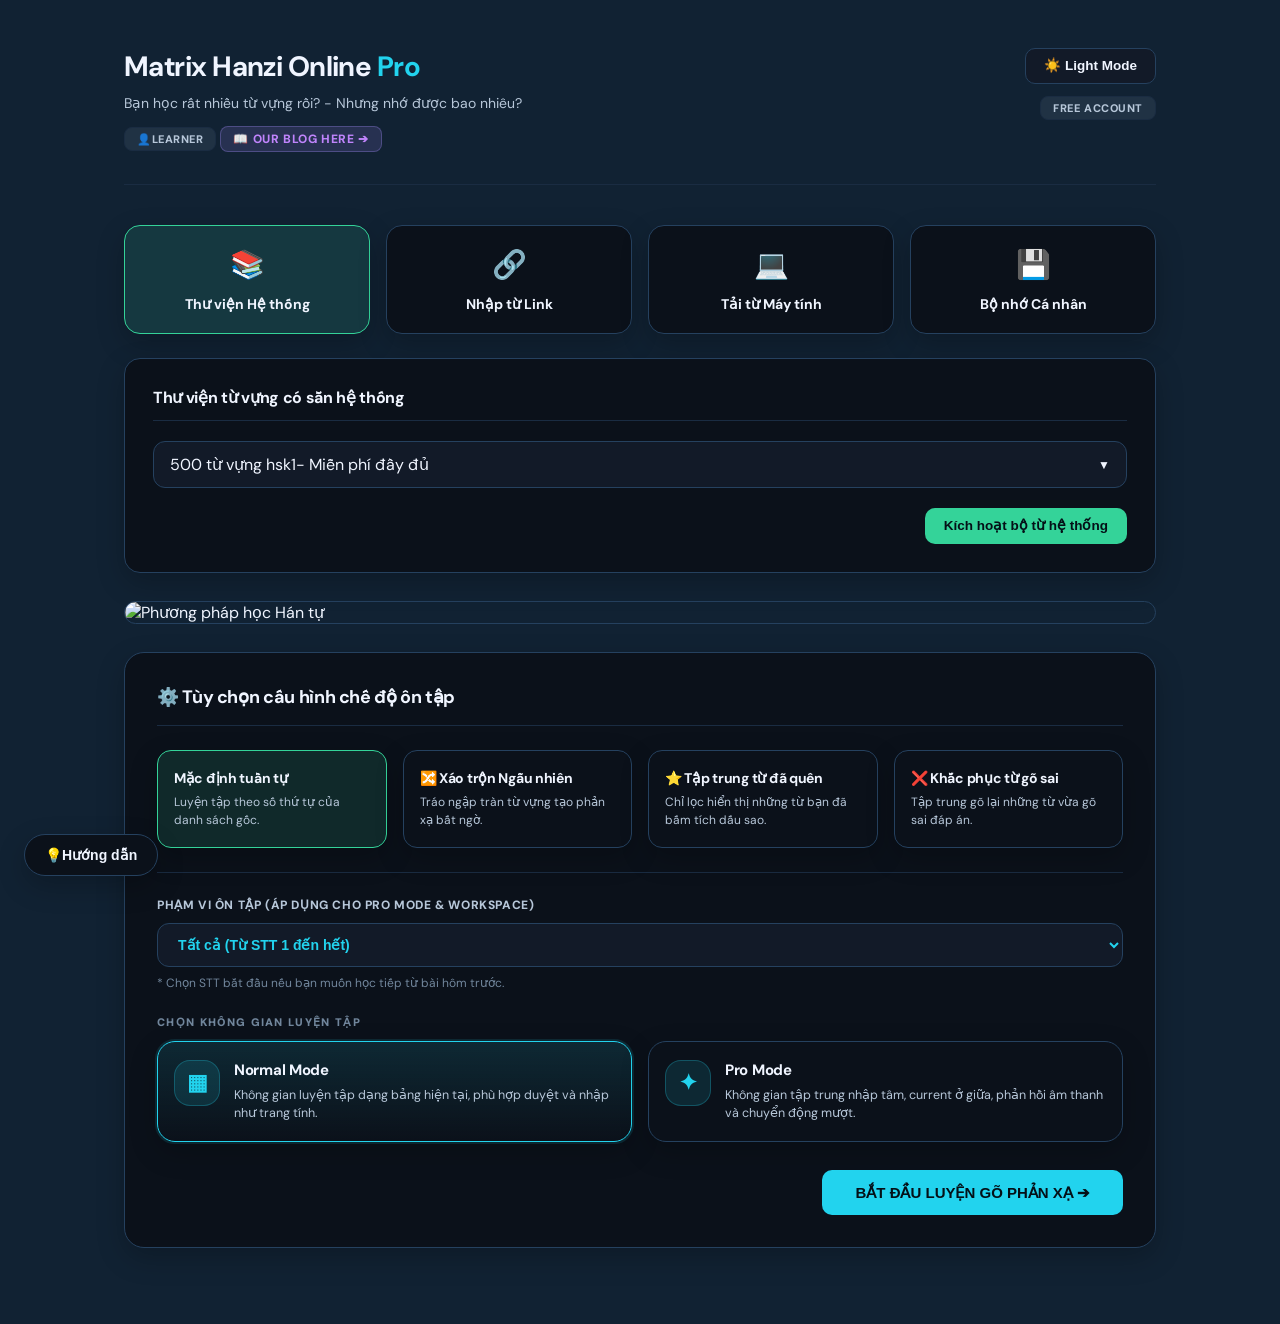
==== home-vi.html @ b76f6ac5 "Add files via upload" ====
<!DOCTYPE html>

<html lang="vi">
<head>
<meta charset="utf-8"/>
<meta content="width=device-width, initial-scale=1.0, maximum-scale=1.0, user-scalable=no" name="viewport"/>
<title>Matrix Hanzi Pro - Trang chủ</title>
<script async="" src="https://www.googletagmanager.com/gtag/js?id=G-H5Z8WV4CPH"></script>
<script>
    window.dataLayer = window.dataLayer || [];
    function gtag(){dataLayer.push(arguments);}
    gtag('js', new Date());

    gtag('config', 'G-H5Z8WV4CPH');
  </script>
<link href="https://fonts.googleapis.com" rel="preconnect"/>
<link crossorigin="" href="https://fonts.gstatic.com" rel="preconnect"/>
<link href="https://fonts.googleapis.com/css2?family=DM+Mono:ital,wght@0,300;0,400;0,500;1,400&amp;family=DM+Sans:ital,opsz,wght@0,9..40,300;0,9..40,400;0,9..40,500;0,9..40,600;0,9..40,700;1,9..40,400&amp;family=Noto+Serif+SC:wght@400;500;700;900&amp;display=swap" rel="stylesheet"/>
<link href="home-vi.css" rel="stylesheet"/>
<script src="https://cdnjs.cloudflare.com/ajax/libs/crypto-js/4.1.1/crypto-js.min.js"></script>
</head>
<body>
<!-- HOME / DASHBOARD: tách từ #dashboardScreen trong vi.html gốc -->
<div class="screen active" id="dashboardScreen">
<div class="dashboard-container">
<header class="dash-header">
<div class="brand-zone">
<h1>Matrix Hanzi Online <span class="neon-text">Pro</span></h1>
<p>Bạn học rất nhiều từ vựng rồi? - Nhưng nhớ được bao nhiêu?</p>
<div class="badge free" id="customerNameChip" style="margin-top:12px; display:none;">👤 <span id="customerNameDisplay"></span></div>
<a class="badge premium" href="./blog/" style="text-decoration:none; display:inline-block; margin-top:12px; font-size:12px;" target="_blank">📖 OUR BLOG HERE ➔</a>
</div>
<div style="display:flex; flex-direction: column; gap: 12px; align-items: flex-end;">
<button class="btn" id="themeToggleBtn">☀️ Chế độ sáng</button>
<div class="premium-status-box">
<span class="badge free" id="premiumBadge">Free Account</span>
<div class="license-activation-zone" id="activationForm">
<div id="deviceCodeDisplay" style="font-size: 11px; color: var(--text-muted); font-family: var(--font-mono); margin-right: 8px;">Mã máy: Đang tải...</div>
<input class="activation-input" id="premiumKeyInput" placeholder="Nhập mã PRE của bạn..." type="text"/>
<button class="btn btn-primary" id="activatePremiumBtn">Kích hoạt</button>
</div>
<button class="btn btn-danger" id="resetPremiumBtn"></button>
</div>
</div>
</header>
<div class="toolbar-grid">
<div class="tool-btn active" onclick="openConfigPanel('panel-system', this)">
<div class="tool-icon">📚</div><div class="tool-name">Thư viện Hệ thống</div>
</div>
<div class="tool-btn" onclick="openConfigPanel('panel-link', this)">
<div class="tool-icon">🔗</div><div class="tool-name">Nhập từ Link</div>
</div>
<div class="tool-btn" onclick="openConfigPanel('panel-file', this)">
<div class="tool-icon">💻</div><div class="tool-name">Tải từ Máy tính</div>
</div>
<div class="tool-btn" onclick="openConfigPanel('panel-storage', this)">
<div class="tool-icon">💾</div><div class="tool-name">Bộ nhớ Cá nhân</div>
</div>
</div>
<div class="config-panel active" id="panel-system">
<h3>Thư viện từ vựng có sẵn hệ thống</h3>
<div class="form-group">
<div class="custom-select-wrapper">
<select id="presetSelect" style="display:none;"></select>
<div class="custom-select-trigger" id="customSelectTrigger">
<span id="customSelectText">Chọn bộ từ vựng</span>
<span class="custom-select-arrow">▼</span>
</div>
<div class="custom-select-dropdown" id="customSelectDropdown"></div>
</div>
</div>
<div style="text-align: right;"><button class="btn btn-primary" id="loadPresetBtn">Kích hoạt bộ từ hệ thống</button></div>
</div>
<div class="config-panel" id="panel-link">
<h3>Nhập liên kết đám mây riêng (.txt / .csv URL)</h3>
<div class="form-group"><input id="customUrlInput" placeholder="Dán đường dẫn đám mây của bạn tại đây..." type="text"/></div>
<div style="text-align: right;"><button class="btn" id="loadCustomUrlBtn">Tải từ Cloud riêng</button></div>
</div>
<div class="config-panel" id="panel-file">
<h3>Tải trực tiếp file từ máy tính</h3>
<div class="form-group">
<div class="file-dropzone" id="dropZoneContainer">
<p id="fileDropText">Kéo thả hoặc Click để duyệt file .txt / .csv từ máy của bạn</p>
<input accept=".txt,.csv" id="fileInput" style="display:none" type="file"/>
</div>
</div>
</div>
<div class="config-panel" id="panel-storage">
<h3>Bộ nhớ lưu trữ cá nhân</h3>
<div class="form-group">
<button class="btn" id="saveCurrentListBtn" style="width: 100%; margin-bottom: 16px;">Lưu bộ hiện tại vào trình duyệt</button>
<label>Danh sách các bộ từ đã lưu nội bộ</label>
<select id="userLibrarySelect" style="margin-bottom: 16px; width: 100%; padding: 12px; border-radius: 12px; background: var(--bg-input); color: var(--text-primary); border: 1px solid var(--border-color);"></select>
<div style="display:flex; gap:12px;">
<button class="btn btn-primary" id="loadUserListBtn" style="flex:1;">Mở danh sách</button>
<button class="btn btn-danger" id="deleteUserListBtn" style="flex:1;">Xóa danh sách</button>
</div>
</div>
</div>
<div class="banner-placeholder">
<img alt="Phương pháp học Hán tự" src="https://raw.githubusercontent.com/devnghiepdu12224/duan_1/f7ff1cf5e1fe88570a378aa10d3f1e406df130fd/ChatGPT%20Image%2017_40_40%2018%20thg%206%2C%202026.png" style="width: 100%; display: block;"/>
</div>
<div class="card">
  <h2>⚙️ Tùy chọn cấu hình chế độ ôn tập</h2>
  <div class="form-group">
    <div class="mode-grid">
      <div class="mode-option-card active" id="optModeNormal" onclick="setVisualMode('normal')">
        <h4>Mặc định tuần tự</h4><p>Luyện tập theo số thứ tự của danh sách gốc.</p>
      </div>
      <div class="mode-option-card" id="optModeRandom" onclick="setVisualMode('random')">
        <h4>🔀 Xáo trộn Ngẫu nhiên</h4><p>Tráo ngập tràn từ vựng tạo phản xạ bất ngờ.</p>
      </div>
      <div class="mode-option-card" id="optModeForgotten" onclick="setVisualMode('forgotten')">
        <h4>⭐ Tập trung từ đã quên</h4><p>Chỉ lọc hiển thị những từ bạn đã bấm tích dấu sao.</p>
      </div>
      <div class="mode-option-card" id="optModeWrong" onclick="setVisualMode('wrong')">
        <h4>❌ Khắc phục từ gõ sai</h4><p>Tập trung gõ lại những từ vừa gõ sai đáp án.</p>
      </div>
    </div>
  </div>

  <div class="form-group" style="margin-top: 24px; padding-top: 24px; border-top: 1px solid var(--border-subtle);">
    <label>Phạm vi ôn tập (Áp dụng cho Pro Mode & Workspace)</label>
    <select id="homeRangeSelect" style="width: 100%; padding: 12px 16px; border-radius: 12px; background: var(--bg-input); color: var(--accent-neon); border: 1px solid var(--border-color); font-weight: 700; cursor: pointer;">
      <option value="0">Tất cả (Từ STT 1 đến hết)</option>
    </select>
    <p style="font-size: 12px; color: var(--text-muted); margin-top: 8px;">* Chọn STT bắt đầu nếu bạn muốn học tiếp từ bài hôm trước.</p>
  </div>

  <div class="form-group launch-mode-section">
<div class="launch-mode-kicker">Chọn không gian luyện tập</div>
<div class="launch-mode-grid">
<div class="launch-mode-card active" id="launchModeNormal" onclick="setLaunchMode('normal')" role="button" tabindex="0">
<div class="launch-mode-icon">▦</div>
<div>
<h4>Normal Mode</h4>
<p>Không gian luyện tập dạng bảng hiện tại, phù hợp duyệt và nhập như trang tính.</p>
</div>
</div>
<div class="launch-mode-card" id="launchModePro" onclick="setLaunchMode('pro')" role="button" tabindex="0">
<div class="launch-mode-icon">✦</div>
<div>
<h4>Pro Mode</h4>
<p>Không gian tập trung nhập tâm, current ở giữa, phản hồi âm thanh và chuyển động mượt.</p>
</div>
</div>
</div>
</div>
<div style="text-align: right; margin-top: 28px;">
<button class="btn btn-accent" id="startPracticeBtn" style="padding: 14px 32px; font-size: 15px;">BẮT ĐẦU LUYỆN GÕ PHẢN XẠ ➔</button>
</div>
</div>
</div>
</div>
<!-- GUIDE POPUP: dùng trên Home -->
<button class="guide-trigger" onclick="toggleGuidePopup()">💡Hướng dẫn</button>
<div aria-hidden="true" class="guide-popup-wrap" id="guidePopupWrap">
<div class="guide-popup" id="guidePopupBox">
<div class="guide-header" id="guideHeader">
<h4>📌MATRIXHAZI - Ôn tập và rèn luyện hán tự mỗi ngày</h4>
<button class="guide-close" onclick="toggleGuidePopup()">✖</button>
</div>
<div class="guide-body">
<img alt="Slide" id="guideSlideImg" src=""/>
</div>
<div class="guide-footer">
<button class="guide-btn" id="guidePrevBtn" onclick="changeGuideSlide(-1)">◀ Trước</button>
<span class="guide-indicator" id="guideIndicator">1 / 3</span>
<button class="guide-btn" id="guideNextBtn" onclick="changeGuideSlide(1)">Sau ▶</button>
</div>
</div>
</div>
<!-- Giữ nguyên thứ tự script gốc để không đảo dependency. Nếu JS hiện tại chưa null-safe, cần tách/điều chỉnh JS theo ghi chú. -->
<script src="js_vi/matrix-core.js"></script><script src="js_vi/matrix-home.js"></script></body>
</html>
---- home-vi.css ----
/*
  FILE: styles-vi-clean.css
  CLEANED: 2026-06-21
  Mục tiêu:
  - Giữ đầy đủ layout/chức năng đang dùng trong vi.html.
  - Loại bỏ các block override cũ bị ghi đè, lỗi cú pháp, selector sai và hiệu ứng nặng không còn tác dụng.
  - Bỏ phần hiển thị Key PRE / form kích hoạt premium trên giao diện.
*/

/* =========================
   1) THEME TOKENS
========================= */
:root {
  --bg-main: #112233;
  --bg-card: #0b111a;
  --bg-card-hover: #101824;
  --bg-input: #121a28;
  --bg-panel: #0d141f;
  --border-color: #25415f;
  --border-subtle: #1a2c42;

  --text-primary: #f0f5ff;
  --text-secondary: #b7c7d9;
  --text-muted: #71869c;

  --accent-neon: #22d3ee;
  --accent-neon-dim: rgba(34, 211, 238, 0.12);
  --accent-green: #34d399;
  --accent-green-dim: rgba(52, 211, 153, 0.12);
  --accent-orange: #fbbf24;
  --accent-orange-dim: rgba(251, 191, 36, 0.12);
  --accent-red: #fb7185;
  --accent-red-dim: rgba(251, 113, 133, 0.12);

  --font-ui: 'DM Sans', -apple-system, BlinkMacSystemFont, sans-serif;
  --font-mono: 'DM Mono', monospace;
  --font-hanzi: 'Noto Serif SC', serif;

  --radius-sm: 10px;
  --radius-md: 14px;
  --radius-lg: 18px;
  --radius-xl: 22px;
  --shadow-card: 0 10px 28px rgba(0, 0, 0, 0.22);
  --shadow-popup: 0 24px 70px rgba(0, 0, 0, 0.58);
}

body.light-mode {
  --bg-main: #f3efe6;
  --bg-card: #fffdf7;
  --bg-card-hover: #f8f5ec;
  --bg-input: #fffaf0;
  --bg-panel: #f8f5ec;
  --border-color: #ded6c7;
  --border-subtle: #e8dfd0;

  --text-primary: #0f172a;
  --text-secondary: #5f4a35;
  --text-muted: #8a735a;

  --accent-neon: #007f8f;
  --accent-neon-dim: rgba(0, 127, 143, 0.10);
  --accent-green: #059669;
  --accent-green-dim: rgba(5, 150, 105, 0.10);
  --accent-orange: #ea580c;
  --accent-orange-dim: rgba(234, 88, 12, 0.10);
  --accent-red: #dc2626;
  --accent-red-dim: rgba(220, 38, 38, 0.10);

  --shadow-card: 0 8px 24px rgba(15, 23, 42, 0.08);
  --shadow-popup: 0 18px 46px rgba(15, 23, 42, 0.18);
}
/* =========================
   2) BASE
========================= */
* { box-sizing: border-box; margin: 0; padding: 0; }
html, body { min-height: 100%; overflow-x: hidden; }
body {
  background: var(--bg-main);
  color: var(--text-primary);
  font-family: var(--font-ui);
  min-height: 100vh;
  overflow-y: auto;
  -webkit-font-smoothing: antialiased;
}
h1, h2, h3, h4 { font-weight: 700; letter-spacing: -0.02em; color: var(--text-primary); }
.neon-text { color: var(--accent-neon); }
.screen { display: none; min-height: 100vh; }
.screen.active { display: block; }
.hidden-col { display: none !important; }
/* =========================
   3) BUTTONS / INPUTS / BADGES
========================= */
.btn {
  display: inline-flex;
  align-items: center;
  justify-content: center;
  gap: 8px;
  padding: 10px 18px;
  border-radius: var(--radius-sm);
  border: 1px solid var(--border-color);
  background: var(--bg-input);
  color: var(--text-primary);
  font-size: 13.5px;
  font-weight: 700;
  line-height: 1;
  cursor: pointer;
  white-space: nowrap;
  outline: none;
}
.btn:hover { background: var(--bg-card-hover); border-color: var(--text-muted); }
.btn-primary { background: var(--accent-green); color: #041017; border-color: transparent; }
.btn-primary:hover { filter: brightness(0.95); border-color: transparent; }
.btn-accent { background: var(--accent-neon); color: #041017; border-color: transparent; }
.btn-accent:hover { filter: brightness(0.95); }
.btn-danger { background: var(--accent-red-dim); color: var(--accent-red); border-color: rgba(251, 113, 133, 0.28); }

input[type="text"], select {
  width: 100%;
  background: var(--bg-input);
  border: 1px solid var(--border-color);
  color: var(--text-primary);
  padding: 12px 16px;
  border-radius: 12px;
  font-size: 14px;
  outline: none;
}
input[type="text"]:focus, select:focus { border-color: var(--accent-neon); outline: 2px solid var(--accent-neon); outline-offset: -2px; }
.badge { padding: 4px 12px; border-radius: 8px; font-weight: 800; font-size: 11px; letter-spacing: 0.05em; text-transform: uppercase; }
.badge.free { background: rgba(113, 134, 156, 0.16); color: var(--text-secondary); border: 1px solid var(--border-subtle); }
.badge.premium { background: rgba(167, 139, 250, 0.15); color: #c084fc; border: 1px solid rgba(167, 139, 250, 0.3); }

/* Bỏ phần Key PRE / kích hoạt premium khỏi giao diện. */
#activationForm,
#resetPremiumBtn,
#deviceCodeDisplay,
#premiumKeyInput,
#activatePremiumBtn { display: none !important; }
.premium-status-box { display: flex; align-items: center; justify-content: flex-end; gap: 12px; }
/* =========================
   4) DASHBOARD
========================= */
.dashboard-container { max-width: 1080px; margin: 0 auto; padding: 48px 24px; }
.dash-header {
  display: flex;
  justify-content: space-between;
  align-items: flex-start;
  gap: 24px;
  margin-bottom: 40px;
  padding-bottom: 32px;
  border-bottom: 1px solid var(--border-subtle);
}
.brand-zone h1 { font-size: 28px; margin-bottom: 8px; }
.brand-zone p { color: var(--text-secondary); font-size: 14px; line-height: 1.5; }
.toolbar-grid, .mode-grid { display: grid; grid-template-columns: repeat(4, 1fr); gap: 16px; }
.toolbar-grid { margin-bottom: 24px; }
.tool-btn, .mode-option-card, .config-panel, .card {
  background: var(--bg-card);
  border: 1px solid var(--border-color);
  box-shadow: var(--shadow-card);
}
.tool-btn { border-radius: 16px; padding: 20px 12px; text-align: center; cursor: pointer; }
.tool-btn:hover, .mode-option-card:hover { border-color: var(--text-muted); }
.tool-btn.active, .mode-option-card.active { border-color: var(--accent-green); background: var(--accent-green-dim); }
.tool-icon { font-size: 28px; margin-bottom: 12px; }
.tool-name { font-size: 14px; font-weight: 700; color: var(--text-primary); }
.config-panel { display: none; border-radius: 16px; padding: 28px; margin-bottom: 28px; }
.config-panel.active { display: block; }
.config-panel h3, .card h2 { border-bottom: 1px solid var(--border-subtle); }
.config-panel h3 { font-size: 16px; margin-bottom: 20px; padding-bottom: 12px; }
.card { border-radius: 20px; padding: 32px; margin-bottom: 28px; }
.card h2 { display: flex; align-items: center; gap: 12px; font-size: 18px; margin-bottom: 24px; padding-bottom: 16px; }
.form-group { margin-bottom: 20px; }
.form-group label { display: block; margin-bottom: 10px; font-size: 12px; font-weight: 800; color: var(--text-secondary); text-transform: uppercase; letter-spacing: 0.05em; }
.file-dropzone { border: 2px dashed var(--border-color); padding: 32px; border-radius: 16px; text-align: center; background: rgba(0,0,0,0.08); cursor: pointer; color: var(--text-secondary); font-size: 14px; }
.file-dropzone:hover { border-color: var(--accent-neon); background: var(--accent-neon-dim); color: var(--accent-neon); }
.banner-placeholder { border-radius: 16px; overflow: hidden; margin-bottom: 28px; border: 1px solid var(--border-color); }
.mode-option-card { padding: 18px 16px; border-radius: 14px; cursor: pointer; }
.mode-option-card h4 { font-size: 14px; margin-bottom: 6px; }
.mode-option-card p { font-size: 12px; color: var(--text-secondary); line-height: 1.5; }
/* =========================
   5) CUSTOM SELECT / RANGE MENU
========================= */
.custom-select-wrapper, .range-select-wrap { position: relative; width: 100%; user-select: none; }
.range-select-wrap { display: inline-flex; width: auto; }
.custom-select-trigger, .range-select-btn { width: 100%; justify-content: space-between; }
.custom-select-trigger {
  background: var(--bg-input);
  border: 1px solid var(--border-color);
  color: var(--text-primary);
  padding: 12px 16px;
  border-radius: 12px;
  cursor: pointer;
  display: flex;
  align-items: center;
  justify-content: space-between;
}
.custom-select-trigger.active { border-color: var(--accent-neon); outline: 2px solid var(--accent-neon); outline-offset: -2px; }
.custom-select-arrow { transition: transform 0.2s; font-size: 12px; }
.custom-select-trigger.active .custom-select-arrow { transform: rotate(180deg); color: var(--accent-neon); }
.custom-select-dropdown, .range-select-menu {
  position: absolute;
  top: calc(100% + 8px);
  z-index: 9999;
  display: none;
  overflow-y: auto;
  max-height: min(520px, 62vh);
  background: var(--bg-card);
  border: 1px solid var(--border-color);
  border-radius: 16px;
  box-shadow: var(--shadow-popup);
  padding: 8px 0;
}
.custom-select-dropdown { left: 0; width: 100%; }
.range-select-menu { right: 0; width: 280px; }
.custom-select-dropdown.show, .custom-select-dropdown.active, .range-select-menu.show, .range-select-menu.active { display: block !important; }
.custom-select-option, .range-select-option { padding: 12px 20px; color: var(--text-primary); cursor: pointer; font-size: 14px; font-weight: 600; }
.custom-select-option:hover, .range-select-option:hover { background: var(--bg-card-hover); }
.custom-select-option.selected { background: var(--accent-neon-dim); color: var(--accent-neon); font-weight: 800; border-left: 3px solid var(--accent-neon); }
.range-select-option.active { background: var(--accent-green-dim); color: var(--accent-green); border-left: 3px solid var(--accent-green); }
.custom-select-group-label { padding: 14px 20px 8px; color: var(--text-muted); font-size: 11px; font-weight: 900; text-transform: uppercase; letter-spacing: 0.1em; border-top: 1px solid var(--border-subtle); margin-top: 4px; }
.custom-select-group-label:first-child { border-top: none; margin-top: 0; }
.range-select-empty { padding: 16px 20px; color: var(--text-muted); font-size: 13px; text-align: center; }
#panel-system.config-panel.active { overflow: visible; position: relative; z-index: 160; }
#panel-system .custom-select-wrapper { z-index: 170; }
#panel-system #customSelectDropdown { z-index: 99999; }
/* =========================
   6) GUIDE POPUP
========================= */
.guide-trigger {
  position: fixed;
  bottom: 24px;
  left: 24px;
  z-index: 9000;
  padding: 12px 20px;
  border-radius: 99px;
  background: var(--bg-card);
  border: 1px solid var(--border-color);
  color: var(--text-primary);
  font-weight: 800;
  font-size: 14px;
  cursor: pointer;
  box-shadow: var(--shadow-card);
}
.guide-trigger:hover { border-color: var(--accent-neon); color: var(--accent-neon); }
.guide-popup-wrap {
  position: fixed;
  inset: 0;
  z-index: 2147483000;
  display: none;
  align-items: center;
  justify-content: center;
  padding: 18px;
  background: rgba(2, 6, 12, 0.68);
  backdrop-filter: blur(7px);
}
.guide-popup-wrap.active { display: flex; }
.guide-popup {
  width: min(920px, 94vw);
  max-height: min(88dvh, 920px);
  display: flex;
  flex-direction: column;
  overflow: hidden;
  border-radius: 24px;
  background: var(--bg-card);
  border: 1px solid var(--border-color);
  box-shadow: var(--shadow-popup);
}
.guide-header, .guide-footer { flex: 0 0 auto; background: var(--bg-panel); border-color: var(--border-subtle); }
.guide-header { padding: 16px 24px; border-bottom: 1px solid var(--border-subtle); display: flex; justify-content: space-between; align-items: center; cursor: move; user-select: none; }
.guide-header h4 { margin: 0; font-size: 16px; pointer-events: none; }
.guide-close { background: none; border: none; color: var(--text-muted); cursor: pointer; font-size: 20px; }
.guide-close:hover { color: var(--accent-red); }
.guide-body { min-height: 260px; max-height: calc(88dvh - 128px); overflow: auto; background: #02070d; display: flex; align-items: center; justify-content: center; }
body.light-mode .guide-body { background: #fffaf0; }
.guide-body img { width: 100%; height: auto; object-fit: contain; display: block; }
.guide-footer { padding: 16px 24px; border-top: 1px solid var(--border-subtle); display: flex; justify-content: space-between; align-items: center; }
.guide-btn { background: var(--bg-input); border: 1px solid var(--border-color); color: var(--text-primary); padding: 8px 16px; border-radius: 8px; cursor: pointer; font-weight: 700; font-size: 13px; }
.guide-btn:disabled { opacity: 0.35; cursor: not-allowed; }
.guide-indicator { font-size: 14px; color: var(--text-secondary); font-weight: 800; letter-spacing: 0.1em; }
/* =========================
   HOME RESPONSIVE
========================= */
@media (max-width: 968px) {
  .toolbar-grid, .mode-grid { grid-template-columns: repeat(2, 1fr); }
  .dash-header, .premium-status-box { flex-direction: column; text-align: center; align-items: center; }
}
@media (max-width: 768px) {
  .dashboard-container { padding: 24px 16px; }
  .guide-popup { width: 96vw; max-height: 86dvh; }
  .guide-body { min-height: 220px; max-height: calc(86dvh - 126px); }
}

/* =========================
   PRO/NORMAL LAUNCH MODE SELECTOR
========================= */
.launch-mode-section { margin-top: 24px; }
.launch-mode-kicker {
  margin-bottom: 12px;
  font-size: 11px;
  font-weight: 900;
  letter-spacing: 0.12em;
  text-transform: uppercase;
  color: var(--text-muted);
}
.launch-mode-grid {
  display: grid;
  grid-template-columns: repeat(2, minmax(0, 1fr));
  gap: 16px;
}
.launch-mode-card {
  display: grid;
  grid-template-columns: 46px 1fr;
  gap: 14px;
  align-items: start;
  padding: 18px 16px;
  border-radius: 18px;
  border: 1px solid var(--border-color);
  background: var(--bg-card);
  box-shadow: var(--shadow-card);
  cursor: pointer;
  transition: transform .16s ease, border-color .16s ease, background .16s ease;
}
.launch-mode-card:hover { transform: translateY(-1px); border-color: var(--accent-neon); }
.launch-mode-card.active {
  border-color: var(--accent-neon);
  background: linear-gradient(180deg, var(--accent-neon-dim), var(--bg-card));
  outline: 2px solid var(--accent-neon-dim);
}
.launch-mode-icon {
  width: 46px;
  height: 46px;
  display: inline-flex;
  align-items: center;
  justify-content: center;
  border-radius: 16px;
  color: var(--accent-neon);
  background: var(--accent-neon-dim);
  border: 1px solid rgba(34, 211, 238, 0.25);
  font-size: 22px;
  font-weight: 900;
}
.launch-mode-card h4 { margin: 0 0 6px; font-size: 15px; }
.launch-mode-card p { margin: 0; color: var(--text-secondary); font-size: 12.5px; line-height: 1.5; }
@media (max-width: 768px) {
  .launch-mode-grid { grid-template-columns: 1fr; }
}
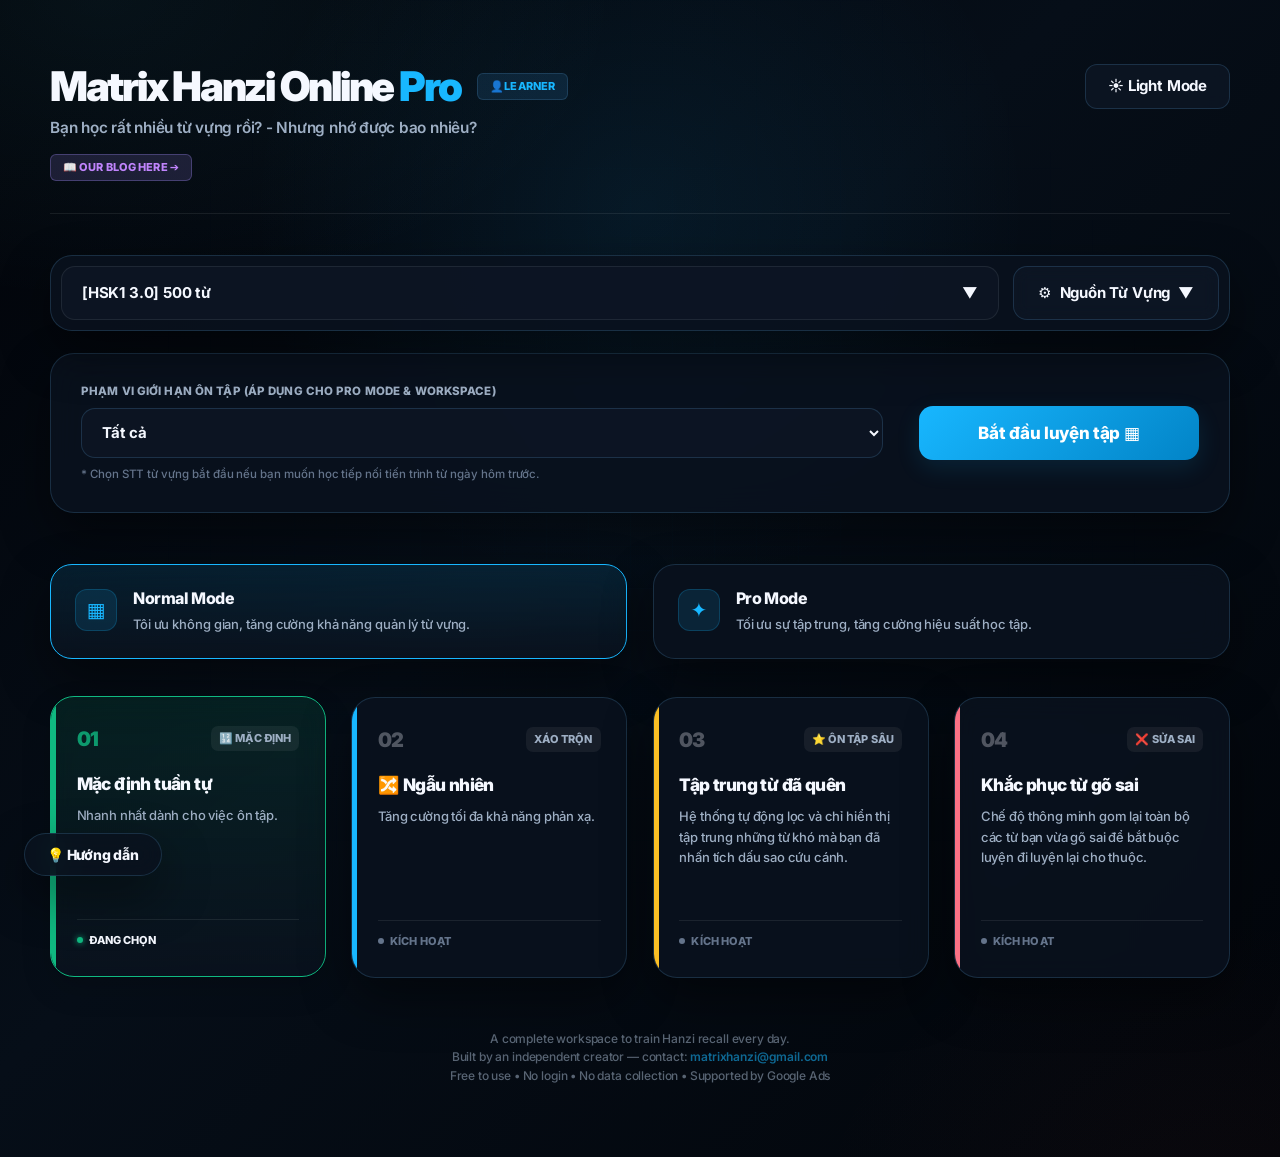
==== commit 088b2a29: "Add files via upload" ====
--- a/home-vi.html
+++ b/home-vi.html
@@ -1,5 +1,4 @@
 <!DOCTYPE html>
-
 <html lang="vi">
 <head>
 <meta charset="utf-8"/>
@@ -10,166 +9,260 @@
     window.dataLayer = window.dataLayer || [];
     function gtag(){dataLayer.push(arguments);}
     gtag('js', new Date());
-
     gtag('config', 'G-H5Z8WV4CPH');
-  </script>
+</script>
 <link href="https://fonts.googleapis.com" rel="preconnect"/>
 <link crossorigin="" href="https://fonts.gstatic.com" rel="preconnect"/>
-<link href="https://fonts.googleapis.com/css2?family=DM+Mono:ital,wght@0,300;0,400;0,500;1,400&amp;family=DM+Sans:ital,opsz,wght@0,9..40,300;0,9..40,400;0,9..40,500;0,9..40,600;0,9..40,700;1,9..40,400&amp;family=Noto+Serif+SC:wght@400;500;700;900&amp;display=swap" rel="stylesheet"/>
+<link href="https://fonts.googleapis.com/css2?family=DM+Mono:ital,wght@0,300;0,400;0,500;1,400&amp;family=DM+Sans:ital,opsz,wght@0,9..40,300;0,9..40,400;0,9..40,500;0,9..40,600;0,9..40,700;1,9..40,400&amp;family=Noto+Serif+SC:wght@400;500;700;900&amp;family=Ma+Shan+Zheng&amp;display=swap" rel="stylesheet"/>
 <link href="home-vi.css" rel="stylesheet"/>
 <script src="https://cdnjs.cloudflare.com/ajax/libs/crypto-js/4.1.1/crypto-js.min.js"></script>
 </head>
 <body>
-<!-- HOME / DASHBOARD: tách từ #dashboardScreen trong vi.html gốc -->
+
 <div class="screen active" id="dashboardScreen">
 <div class="dashboard-container">
-<header class="dash-header">
-<div class="brand-zone">
-<h1>Matrix Hanzi Online <span class="neon-text">Pro</span></h1>
-<p>Bạn học rất nhiều từ vựng rồi? - Nhưng nhớ được bao nhiêu?</p>
-<div class="badge free" id="customerNameChip" style="margin-top:12px; display:none;">👤 <span id="customerNameDisplay"></span></div>
-<a class="badge premium" href="./blog/" style="text-decoration:none; display:inline-block; margin-top:12px; font-size:12px;" target="_blank">📖 OUR BLOG HERE ➔</a>
-</div>
-<div style="display:flex; flex-direction: column; gap: 12px; align-items: flex-end;">
-<button class="btn" id="themeToggleBtn">☀️ Chế độ sáng</button>
-<div class="premium-status-box">
-<span class="badge free" id="premiumBadge">Free Account</span>
-<div class="license-activation-zone" id="activationForm">
-<div id="deviceCodeDisplay" style="font-size: 11px; color: var(--text-muted); font-family: var(--font-mono); margin-right: 8px;">Mã máy: Đang tải...</div>
-<input class="activation-input" id="premiumKeyInput" placeholder="Nhập mã PRE của bạn..." type="text"/>
-<button class="btn btn-primary" id="activatePremiumBtn">Kích hoạt</button>
-</div>
-<button class="btn btn-danger" id="resetPremiumBtn"></button>
-</div>
-</div>
-</header>
-<div class="toolbar-grid">
-<div class="tool-btn active" onclick="openConfigPanel('panel-system', this)">
-<div class="tool-icon">📚</div><div class="tool-name">Thư viện Hệ thống</div>
-</div>
-<div class="tool-btn" onclick="openConfigPanel('panel-link', this)">
-<div class="tool-icon">🔗</div><div class="tool-name">Nhập từ Link</div>
-</div>
-<div class="tool-btn" onclick="openConfigPanel('panel-file', this)">
-<div class="tool-icon">💻</div><div class="tool-name">Tải từ Máy tính</div>
-</div>
-<div class="tool-btn" onclick="openConfigPanel('panel-storage', this)">
-<div class="tool-icon">💾</div><div class="tool-name">Bộ nhớ Cá nhân</div>
-</div>
-</div>
-<div class="config-panel active" id="panel-system">
-<h3>Thư viện từ vựng có sẵn hệ thống</h3>
-<div class="form-group">
-<div class="custom-select-wrapper">
-<select id="presetSelect" style="display:none;"></select>
-<div class="custom-select-trigger" id="customSelectTrigger">
-<span id="customSelectText">Chọn bộ từ vựng</span>
-<span class="custom-select-arrow">▼</span>
-</div>
-<div class="custom-select-dropdown" id="customSelectDropdown"></div>
-</div>
-</div>
-<div style="text-align: right;"><button class="btn btn-primary" id="loadPresetBtn">Kích hoạt bộ từ hệ thống</button></div>
-</div>
-<div class="config-panel" id="panel-link">
-<h3>Nhập liên kết đám mây riêng (.txt / .csv URL)</h3>
-<div class="form-group"><input id="customUrlInput" placeholder="Dán đường dẫn đám mây của bạn tại đây..." type="text"/></div>
-<div style="text-align: right;"><button class="btn" id="loadCustomUrlBtn">Tải từ Cloud riêng</button></div>
-</div>
-<div class="config-panel" id="panel-file">
-<h3>Tải trực tiếp file từ máy tính</h3>
-<div class="form-group">
-<div class="file-dropzone" id="dropZoneContainer">
-<p id="fileDropText">Kéo thả hoặc Click để duyệt file .txt / .csv từ máy của bạn</p>
-<input accept=".txt,.csv" id="fileInput" style="display:none" type="file"/>
-</div>
-</div>
-</div>
-<div class="config-panel" id="panel-storage">
-<h3>Bộ nhớ lưu trữ cá nhân</h3>
-<div class="form-group">
-<button class="btn" id="saveCurrentListBtn" style="width: 100%; margin-bottom: 16px;">Lưu bộ hiện tại vào trình duyệt</button>
-<label>Danh sách các bộ từ đã lưu nội bộ</label>
-<select id="userLibrarySelect" style="margin-bottom: 16px; width: 100%; padding: 12px; border-radius: 12px; background: var(--bg-input); color: var(--text-primary); border: 1px solid var(--border-color);"></select>
-<div style="display:flex; gap:12px;">
-<button class="btn btn-primary" id="loadUserListBtn" style="flex:1;">Mở danh sách</button>
-<button class="btn btn-danger" id="deleteUserListBtn" style="flex:1;">Xóa danh sách</button>
-</div>
-</div>
-</div>
-<div class="banner-placeholder">
-<img alt="Phương pháp học Hán tự" src="https://raw.githubusercontent.com/devnghiepdu12224/duan_1/f7ff1cf5e1fe88570a378aa10d3f1e406df130fd/ChatGPT%20Image%2017_40_40%2018%20thg%206%2C%202026.png" style="width: 100%; display: block;"/>
-</div>
-<div class="card">
-  <h2>⚙️ Tùy chọn cấu hình chế độ ôn tập</h2>
-  <div class="form-group">
-    <div class="mode-grid">
-      <div class="mode-option-card active" id="optModeNormal" onclick="setVisualMode('normal')">
-        <h4>Mặc định tuần tự</h4><p>Luyện tập theo số thứ tự của danh sách gốc.</p>
-      </div>
-      <div class="mode-option-card" id="optModeRandom" onclick="setVisualMode('random')">
-        <h4>🔀 Xáo trộn Ngẫu nhiên</h4><p>Tráo ngập tràn từ vựng tạo phản xạ bất ngờ.</p>
-      </div>
-      <div class="mode-option-card" id="optModeForgotten" onclick="setVisualMode('forgotten')">
-        <h4>⭐ Tập trung từ đã quên</h4><p>Chỉ lọc hiển thị những từ bạn đã bấm tích dấu sao.</p>
-      </div>
-      <div class="mode-option-card" id="optModeWrong" onclick="setVisualMode('wrong')">
-        <h4>❌ Khắc phục từ gõ sai</h4><p>Tập trung gõ lại những từ vừa gõ sai đáp án.</p>
-      </div>
-    </div>
-  </div>
-
-  <div class="form-group" style="margin-top: 24px; padding-top: 24px; border-top: 1px solid var(--border-subtle);">
-    <label>Phạm vi ôn tập (Áp dụng cho Pro Mode & Workspace)</label>
-    <select id="homeRangeSelect" style="width: 100%; padding: 12px 16px; border-radius: 12px; background: var(--bg-input); color: var(--accent-neon); border: 1px solid var(--border-color); font-weight: 700; cursor: pointer;">
-      <option value="0">Tất cả (Từ STT 1 đến hết)</option>
-    </select>
-    <p style="font-size: 12px; color: var(--text-muted); margin-top: 8px;">* Chọn STT bắt đầu nếu bạn muốn học tiếp từ bài hôm trước.</p>
-  </div>
-
-  <div class="form-group launch-mode-section">
-<div class="launch-mode-kicker">Chọn không gian luyện tập</div>
-<div class="launch-mode-grid">
-<div class="launch-mode-card active" id="launchModeNormal" onclick="setLaunchMode('normal')" role="button" tabindex="0">
-<div class="launch-mode-icon">▦</div>
-<div>
-<h4>Normal Mode</h4>
-<p>Không gian luyện tập dạng bảng hiện tại, phù hợp duyệt và nhập như trang tính.</p>
-</div>
-</div>
-<div class="launch-mode-card" id="launchModePro" onclick="setLaunchMode('pro')" role="button" tabindex="0">
-<div class="launch-mode-icon">✦</div>
-<div>
-<h4>Pro Mode</h4>
-<p>Không gian tập trung nhập tâm, current ở giữa, phản hồi âm thanh và chuyển động mượt.</p>
-</div>
-</div>
-</div>
-</div>
-<div style="text-align: right; margin-top: 28px;">
-<button class="btn btn-accent" id="startPracticeBtn" style="padding: 14px 32px; font-size: 15px;">BẮT ĐẦU LUYỆN GÕ PHẢN XẠ ➔</button>
-</div>
-</div>
-</div>
-</div>
-<!-- GUIDE POPUP: dùng trên Home -->
-<button class="guide-trigger" onclick="toggleGuidePopup()">💡Hướng dẫn</button>
+  
+  <header class="dash-header">
+    <div class="brand-zone">
+      <div class="brand-title-row">
+        <h1>Matrix Hanzi Online <span class="neon-text">Pro</span></h1>
+        <div class="badge free" id="customerNameChip" style="display:none;">👤 <span id="customerNameDisplay"></span></div>
+      </div>
+      <p class="brand-slogan">Bạn học rất nhiều từ vựng rồi? - Nhưng nhớ được bao nhiêu?</p>
+      <a class="badge premium text-link-blog" href="./blog/" target="_blank">📖 OUR BLOG HERE ➔</a>
+    </div>
+    
+    <div class="header-actions">
+      <button class="btn theme-toggle-btn" id="themeToggleBtn">☀️ Chế độ sáng</button>
+      <div class="premium-status-box" style="display: none !important;">
+        <span class="badge free" id="premiumBadge">Free Account</span>
+        <div class="license-activation-zone" id="activationForm">
+          <div id="deviceCodeDisplay">Mã máy: Đang tải...</div>
+          <input class="activation-input" id="premiumKeyInput" placeholder="Nhập mã PRE của bạn..." type="text"/>
+          <button class="btn btn-primary" id="activatePremiumBtn">Kích hoạt</button>
+        </div>
+        <button class="btn btn-danger" id="resetPremiumBtn"></button>
+      </div>
+    </div>
+  </header>
+
+  <div class="control-center-bar">
+    <div class="search-mimic-wrapper">
+      <div class="main-selector-component">
+        <div class="custom-select-wrapper">
+          <select id="presetSelect" style="display:none;"></select>
+          <div class="custom-select-trigger" id="customSelectTrigger">
+            <span id="customSelectText">📚 Thư viện hệ thống (Mặc định)...</span>
+            <span class="custom-select-arrow">▼</span>
+          </div>
+          <div class="custom-select-dropdown" id="customSelectDropdown"></div>
+        </div>
+      </div>
+      
+      <div class="source-dropdown-wrapper">
+        <button class="btn source-dropdown-trigger" id="sourceMenuBtn" onclick="toggleSourceDropdown(event)">
+          ⚙️ <span>Nguồn Từ Vựng</span> <span class="arrow-indicator">▼</span>
+        </button>
+        <div class="source-dropdown-menu" id="sourceMenuDropdown">
+          <div class="tool-btn active" onclick="openConfigPanel('panel-system', this); closeSourceDropdown();">
+            <span class="icon">📚</span> Thư viện Hệ thống
+          </div>
+          <div class="tool-btn" onclick="openConfigPanel('panel-link', this); closeSourceDropdown();">
+            <span class="icon">🔗</span> Nhập từ Link
+          </div>
+          <div class="tool-btn" onclick="openConfigPanel('panel-file', this); closeSourceDropdown();">
+            <span class="icon">💻</span> Tải từ Máy tính
+          </div>
+          <div class="tool-btn" onclick="openConfigPanel('panel-storage', this); closeSourceDropdown();">
+            <span class="icon">💾</span> Bộ nhớ Cá nhân
+          </div>
+        </div>
+      </div>
+    </div>
+  </div>
+
+  <div class="panels-display-container">
+    <div class="config-panel" id="panel-link">
+      <h3>Nhập liên kết đám mây riêng (.txt / .csv URL)</h3>
+      <div class="form-group">
+        <input id="customUrlInput" placeholder="Dán đường dẫn đám mây của bạn tại đây..." type="text"/>
+      </div>
+      <div style="text-align: right;">
+        <button class="btn btn-primary" id="loadCustomUrlBtn">Tải từ Cloud riêng</button>
+      </div>
+    </div>
+    
+    <div class="config-panel" id="panel-file">
+      <h3>Tải trực tiếp file từ máy tính</h3>
+      <div class="form-group">
+        <div class="file-dropzone" id="dropZoneContainer">
+          <p id="fileDropText">Kéo thả hoặc Click để duyệt file .txt / .csv từ máy của bạn</p>
+          <input accept=".txt,.csv" id="fileInput" style="display:none" type="file"/>
+        </div>
+      </div>
+    </div>
+    
+    <div class="config-panel" id="panel-storage">
+      <h3>Bộ nhớ lưu trữ cá nhân</h3>
+      <div class="form-group">
+        <button class="btn" id="saveCurrentListBtn" style="width: 100%; margin-bottom: 16px; background: var(--accent-neon-dim); border-color: var(--accent-neon);">Lưu bộ hiện tại vào trình duyệt</button>
+        <label>Danh sách các bộ từ đã lưu nội bộ</label>
+        <select id="userLibrarySelect" style="margin-bottom: 16px;"></select>
+        <div style="display:flex; gap:12px;">
+          <button class="btn btn-primary" id="loadUserListBtn" style="flex:1;">Mở danh sách</button>
+          <button class="btn btn-danger" id="deleteUserListBtn" style="flex:1;">Xóa danh sách</button>
+        </div>
+      </div>
+    </div>
+  </div>
+
+  <div class="card lower-action-panel compact-top-panel">
+    <div class="range-selector-block">
+      <label for="homeRangeSelect">Phạm vi giới hạn ôn tập (Áp dụng cho Pro Mode & Workspace)</label>
+      <div class="select-range-container">
+        <select id="homeRangeSelect"></select>
+      </div>
+      <p class="helper-text">* Chọn STT từ vựng bắt đầu nếu bạn muốn học tiếp nối tiến trình từ ngày hôm trước.</p>
+    </div>
+
+    <div class="action-trigger-row-primary">
+      <button class="btn btn-massive-accent" id="startPracticeBtn">
+        <span>Bắt đầu  ➔</span>
+      </button>
+    </div>
+  </div>
+
+  <div class="quizlet-core-section">
+    <div class="launch-mode-grid">
+      <div class="launch-mode-card active" id="launchModeNormal" onclick="setLaunchMode('normal')" role="button" tabindex="0">
+        <div class="launch-mode-icon">▦</div>
+        <div class="launch-mode-details">
+          <h4>Normal Mode</h4>
+          <p>Tôi ưu không gian, tăng cường khả năng quản lý từ vựng.</p>
+        </div>
+      </div>
+      
+      <div class="launch-mode-card" id="launchModePro" onclick="setLaunchMode('pro')" role="button" tabindex="0">
+        <div class="launch-mode-icon">✦</div>
+        <div class="launch-mode-details">
+          <h4>Pro Mode</h4>
+          <p>Tối ưu sự tập trung, tăng cường hiệu suất học tập.</p>
+        </div>
+      </div>
+    </div>
+  </div>
+
+  <div class="quizlet-giant-modes-container">
+    <div class="quizlet-giant-grid">
+      
+      <div class="quizlet-giant-card card-mint active" id="optModeNormal" onclick="setVisualMode('normal')">
+        <div class="giant-card-header">
+          <span class="giant-card-number">01</span>
+          <span class="giant-card-badge">🔢 Mặc Định</span>
+        </div>
+        <div class="giant-card-body">
+          <h3>Mặc định tuần tự</h3>
+          <p>Nhanh nhất dành cho việc ôn tập.</p>
+        </div>
+        <div class="giant-card-footer">
+          <span class="status-indicator">Đang chọn</span>
+        </div>
+      </div>
+      
+      <div class="quizlet-giant-card card-blue" id="optModeRandom" onclick="setVisualMode('random')">
+        <div class="giant-card-header">
+          <span class="giant-card-number">02</span>
+          <span class="giant-card-badge">Xáo Trộn</span>
+        </div>
+        <div class="giant-card-body">
+          <h3>🔀 Ngẫu nhiên</h3>
+          <p>Tăng cường tối đa khả năng phản xạ.</p>
+        </div>
+        <div class="giant-card-footer">
+          <span class="status-indicator">Kích hoạt</span>
+        </div>
+      </div>
+      
+      <div class="quizlet-giant-card card-gold" id="optModeForgotten" onclick="setVisualMode('forgotten')">
+        <div class="giant-card-header">
+          <span class="giant-card-number">03</span>
+          <span class="giant-card-badge">⭐ Ôn Tập sâu</span>
+        </div>
+        <div class="giant-card-body">
+          <h3>Tập trung từ đã quên</h3>
+          <p>Hệ thống tự động lọc và chỉ hiển thị tập trung những từ khó mà bạn đã nhấn tích dấu sao cứu cánh.</p>
+        </div>
+        <div class="giant-card-footer">
+          <span class="status-indicator">Kích hoạt</span>
+        </div>
+      </div>
+      
+      <div class="quizlet-giant-card card-rose" id="optModeWrong" onclick="setVisualMode('wrong')">
+        <div class="giant-card-header">
+          <span class="giant-card-number">04</span>
+          <span class="giant-card-badge">❌ Sửa Sai</span>
+        </div>
+        <div class="giant-card-body">
+          <h3>Khắc phục từ gõ sai</h3>
+          <p>Chế độ thông minh gom lại toàn bộ các từ bạn vừa gõ sai để bắt buộc luyện đi luyện lại cho thuộc.</p>
+        </div>
+        <div class="giant-card-footer">
+          <span class="status-indicator">Kích hoạt</span>
+        </div>
+      </div>
+      
+    </div>
+  </div>
+
+  <div class="mh-trust-note" aria-label="Matrix Hanzi trust information">
+    <p>A complete workspace to train Hanzi recall every day.</p>
+    <p>Built by an independent creator — contact: <a href="mailto:matrixhanzi@gmail.com">matrixhanzi@gmail.com</a></p>
+    <p>Free to use • No login • No data collection • Supported by Google Ads</p>
+  </div>
+
+</div>
+</div>
+
+<button class="guide-trigger" onclick="toggleGuidePopup()">💡 Hướng dẫn</button>
 <div aria-hidden="true" class="guide-popup-wrap" id="guidePopupWrap">
 <div class="guide-popup" id="guidePopupBox">
-<div class="guide-header" id="guideHeader">
-<h4>📌MATRIXHAZI - Ôn tập và rèn luyện hán tự mỗi ngày</h4>
-<button class="guide-close" onclick="toggleGuidePopup()">✖</button>
-</div>
-<div class="guide-body">
-<img alt="Slide" id="guideSlideImg" src=""/>
-</div>
-<div class="guide-footer">
-<button class="guide-btn" id="guidePrevBtn" onclick="changeGuideSlide(-1)">◀ Trước</button>
-<span class="guide-indicator" id="guideIndicator">1 / 3</span>
-<button class="guide-btn" id="guideNextBtn" onclick="changeGuideSlide(1)">Sau ▶</button>
-</div>
-</div>
-</div>
-<!-- Giữ nguyên thứ tự script gốc để không đảo dependency. Nếu JS hiện tại chưa null-safe, cần tách/điều chỉnh JS theo ghi chú. -->
-<script src="js_vi/matrix-core.js"></script><script src="js_vi/matrix-home.js"></script></body>
+  <div class="guide-header" id="guideHeader">
+    <h4>📌 MATRIXHAZI - Ôn tập và rèn luyện hán tự mỗi ngày</h4>
+    <button class="guide-close" onclick="toggleGuidePopup()">✖</button>
+  </div>
+  <div class="guide-body">
+    <img alt="Slide" id="guideSlideImg" src=""/>
+  </div>
+  <div class="guide-footer">
+    <button class="guide-btn" id="guidePrevBtn" onclick="changeGuideSlide(-1)">◀ Trước</button>
+    <span class="guide-indicator" id="guideIndicator">1 / 3</span>
+    <button class="guide-btn" id="guideNextBtn" onclick="changeGuideSlide(1)">Sau ▶</button>
+  </div>
+</div>
+</div>
+
+<script>
+function toggleSourceDropdown(e) {
+  e.stopPropagation();
+  const dropdown = document.getElementById('sourceMenuDropdown');
+  dropdown.classList.toggle('show');
+  document.getElementById('sourceMenuBtn').classList.toggle('active');
+}
+function closeSourceDropdown() {
+  const dropdown = document.getElementById('sourceMenuDropdown');
+  if(dropdown) dropdown.classList.remove('show');
+  const btn = document.getElementById('sourceMenuBtn');
+  if(btn) btn.classList.remove('active');
+}
+document.addEventListener('click', function(e) {
+  const wrapper = document.querySelector('.source-dropdown-wrapper');
+  if (wrapper && !wrapper.contains(e.target)) {
+    closeSourceDropdown();
+  }
+});
+</script>
+
+<script src="js_vi/matrix-core.js"></script>
+<script src="js_vi/matrix-home.js"></script>
+</body>
 </html>
--- a/home-vi.css
+++ b/home-vi.css
@@ -1,32 +1,32 @@
+@import url('https://fonts.googleapis.com/css2?family=Inter:wght@400;500;600;700;800;900&display=swap');
 /*
-  FILE: styles-vi-clean.css
-  CLEANED: 2026-06-21
-  Mục tiêu:
-  - Giữ đầy đủ layout/chức năng đang dùng trong vi.html.
-  - Loại bỏ các block override cũ bị ghi đè, lỗi cú pháp, selector sai và hiệu ứng nặng không còn tác dụng.
-  - Bỏ phần hiển thị Key PRE / form kích hoạt premium trên giao diện.
+================================================================================
+FILE: home-vi.css
+CHỨC NĂNG: 
+- Elite Premium Layout: Purged bloated image guide.
+- Implemented Giant, High-Impact Quizlet Style Configuration Cards.
+- Re-architected pristine, beautiful Light Mode Theme with stark elegant contrast.
+- Compacted layout with action panel shifted below input row, above cards.
+================================================================================
 */
 
-/* =========================
-   1) THEME TOKENS
-========================= */
 :root {
-  --bg-main: #112233;
-  --bg-card: #0b111a;
-  --bg-card-hover: #101824;
-  --bg-input: #121a28;
-  --bg-panel: #0d141f;
-  --border-color: #25415f;
-  --border-subtle: #1a2c42;
-
-  --text-primary: #f0f5ff;
-  --text-secondary: #b7c7d9;
-  --text-muted: #71869c;
-
-  --accent-neon: #22d3ee;
-  --accent-neon-dim: rgba(34, 211, 238, 0.12);
-  --accent-green: #34d399;
-  --accent-green-dim: rgba(52, 211, 153, 0.12);
+  --bg-main: #04070c;
+  --bg-card: rgba(8, 15, 25, 0.65);
+  --bg-card-strong: rgba(10, 18, 30, 0.88);
+  --bg-input: rgba(14, 23, 38, 0.75);
+  --bg-panel: rgba(11, 19, 31, 0.85);
+  --border-color: rgba(86, 154, 206, 0.22);
+  --border-subtle: rgba(255, 255, 255, 0.08);
+
+  --text-primary: #f5f8ff;
+  --text-secondary: #9eafc4;
+  --text-muted: #64748b;
+
+  --accent-neon: #18b7ff;
+  --accent-neon-dim: rgba(24, 183, 255, 0.12);
+  --accent-green: #10b981;
+  --accent-green-dim: rgba(16, 185, 129, 0.12);
   --accent-orange: #fbbf24;
   --accent-orange-dim: rgba(251, 191, 36, 0.12);
   --accent-red: #fb7185;
@@ -35,312 +35,1032 @@
   --font-ui: 'DM Sans', -apple-system, BlinkMacSystemFont, sans-serif;
   --font-mono: 'DM Mono', monospace;
   --font-hanzi: 'Noto Serif SC', serif;
-
-  --radius-sm: 10px;
-  --radius-md: 14px;
-  --radius-lg: 18px;
-  --radius-xl: 22px;
-  --shadow-card: 0 10px 28px rgba(0, 0, 0, 0.22);
-  --shadow-popup: 0 24px 70px rgba(0, 0, 0, 0.58);
-}
-
+  --font-brush: 'Ma Shan Zheng', serif;
+
+  --radius-sm: 12px;
+  --radius-md: 18px;
+  --radius-lg: 24px;
+  --radius-xl: 32px;
+  
+  --shadow-card: 0 20px 50px rgba(0, 0, 0, 0.45);
+  --shadow-popup: 0 24px 70px rgba(0, 0, 0, 0.65);
+  --card-glow: transparent;
+}
+
+/* ============================================================================
+   PRISTINE HIGH-END LIGHT MODE THEME RE-ARCHITECTURE
+============================================================================ */
 body.light-mode {
-  --bg-main: #f3efe6;
-  --bg-card: #fffdf7;
-  --bg-card-hover: #f8f5ec;
-  --bg-input: #fffaf0;
-  --bg-panel: #f8f5ec;
-  --border-color: #ded6c7;
-  --border-subtle: #e8dfd0;
-
-  --text-primary: #0f172a;
-  --text-secondary: #5f4a35;
-  --text-muted: #8a735a;
-
-  --accent-neon: #007f8f;
-  --accent-neon-dim: rgba(0, 127, 143, 0.10);
-  --accent-green: #059669;
-  --accent-green-dim: rgba(5, 150, 105, 0.10);
+  --bg-main: #fcfbfa; /* Pure premium soft light porcelain base */
+  --bg-card: rgba(255, 255, 255, 0.92);
+  --bg-card-strong: #ffffff;
+  --bg-input: #f4f3ef;
+  --bg-panel: #f7f6f0;
+  --border-color: rgba(15, 23, 42, 0.12);
+  --border-subtle: rgba(15, 23, 42, 0.06);
+
+  --text-primary: #0f172a; /* Stark obsidian primary for rich readability */
+  --text-secondary: #475569;
+  --text-muted: #94a3b8;
+
+  --accent-neon: #0284c7; /* Vivid oceanic slate blue */
+  --accent-neon-dim: rgba(2, 132, 199, 0.08);
+  --accent-green: #0d9488;
+  --accent-green-dim: rgba(13, 148, 136, 0.08);
   --accent-orange: #ea580c;
-  --accent-orange-dim: rgba(234, 88, 12, 0.10);
-  --accent-red: #dc2626;
-  --accent-red-dim: rgba(220, 38, 38, 0.10);
-
-  --shadow-card: 0 8px 24px rgba(15, 23, 42, 0.08);
-  --shadow-popup: 0 18px 46px rgba(15, 23, 42, 0.18);
-}
-/* =========================
-   2) BASE
-========================= */
+  --accent-orange-dim: rgba(234, 88, 12, 0.08);
+  --accent-red: #e11d48;
+  --accent-red-dim: rgba(225, 29, 72, 0.08);
+
+  --shadow-card: 0 16px 40px rgba(15, 23, 42, 0.06);
+  --shadow-popup: 0 30px 60px rgba(15, 23, 42, 0.12);
+  background: 
+    radial-gradient(circle at 80% 20%, rgba(2, 132, 199, 0.05), transparent 40%),
+    radial-gradient(circle at 15% 80%, rgba(13, 148, 136, 0.04), transparent 45%),
+    #f8f7f2 !important;
+}
+
+/* ============================================================================
+   BASE WRAPPERS & GATE BACKDROP ENGINE
+============================================================================ */
 * { box-sizing: border-box; margin: 0; padding: 0; }
 html, body { min-height: 100%; overflow-x: hidden; }
+
 body {
-  background: var(--bg-main);
+  background:
+    radial-gradient(circle at 50% 18%, rgba(24, 183, 255, 0.08), transparent 34%),
+    radial-gradient(ellipse 70% 45% at 8% 0%, rgba(76, 227, 255, 0.06), transparent 58%),
+    radial-gradient(ellipse 55% 45% at 95% 105%, rgba(211, 72, 62, 0.04), transparent 58%),
+    linear-gradient(135deg, #020409 0%, #060e18 44%, #02050a 100%);
   color: var(--text-primary);
   font-family: var(--font-ui);
-  min-height: 100vh;
-  overflow-y: auto;
   -webkit-font-smoothing: antialiased;
-}
-h1, h2, h3, h4 { font-weight: 700; letter-spacing: -0.02em; color: var(--text-primary); }
-.neon-text { color: var(--accent-neon); }
-.screen { display: none; min-height: 100vh; }
-.screen.active { display: block; }
-.hidden-col { display: none !important; }
-/* =========================
-   3) BUTTONS / INPUTS / BADGES
-========================= */
-.btn {
-  display: inline-flex;
-  align-items: center;
-  justify-content: center;
-  gap: 8px;
-  padding: 10px 18px;
-  border-radius: var(--radius-sm);
-  border: 1px solid var(--border-color);
-  background: var(--bg-input);
-  color: var(--text-primary);
-  font-size: 13.5px;
-  font-weight: 700;
-  line-height: 1;
-  cursor: pointer;
-  white-space: nowrap;
-  outline: none;
-}
-.btn:hover { background: var(--bg-card-hover); border-color: var(--text-muted); }
-.btn-primary { background: var(--accent-green); color: #041017; border-color: transparent; }
-.btn-primary:hover { filter: brightness(0.95); border-color: transparent; }
-.btn-accent { background: var(--accent-neon); color: #041017; border-color: transparent; }
-.btn-accent:hover { filter: brightness(0.95); }
-.btn-danger { background: var(--accent-red-dim); color: var(--accent-red); border-color: rgba(251, 113, 133, 0.28); }
-
-input[type="text"], select {
-  width: 100%;
-  background: var(--bg-input);
-  border: 1px solid var(--border-color);
-  color: var(--text-primary);
-  padding: 12px 16px;
-  border-radius: 12px;
-  font-size: 14px;
-  outline: none;
-}
-input[type="text"]:focus, select:focus { border-color: var(--accent-neon); outline: 2px solid var(--accent-neon); outline-offset: -2px; }
-.badge { padding: 4px 12px; border-radius: 8px; font-weight: 800; font-size: 11px; letter-spacing: 0.05em; text-transform: uppercase; }
-.badge.free { background: rgba(113, 134, 156, 0.16); color: var(--text-secondary); border: 1px solid var(--border-subtle); }
-.badge.premium { background: rgba(167, 139, 250, 0.15); color: #c084fc; border: 1px solid rgba(167, 139, 250, 0.3); }
-
-/* Bỏ phần Key PRE / kích hoạt premium khỏi giao diện. */
-#activationForm,
-#resetPremiumBtn,
-#deviceCodeDisplay,
-#premiumKeyInput,
-#activatePremiumBtn { display: none !important; }
-.premium-status-box { display: flex; align-items: center; justify-content: flex-end; gap: 12px; }
-/* =========================
-   4) DASHBOARD
-========================= */
-.dashboard-container { max-width: 1080px; margin: 0 auto; padding: 48px 24px; }
-.dash-header {
-  display: flex;
-  justify-content: space-between;
-  align-items: flex-start;
-  gap: 24px;
-  margin-bottom: 40px;
-  padding-bottom: 32px;
-  border-bottom: 1px solid var(--border-subtle);
-}
-.brand-zone h1 { font-size: 28px; margin-bottom: 8px; }
-.brand-zone p { color: var(--text-secondary); font-size: 14px; line-height: 1.5; }
-.toolbar-grid, .mode-grid { display: grid; grid-template-columns: repeat(4, 1fr); gap: 16px; }
-.toolbar-grid { margin-bottom: 24px; }
-.tool-btn, .mode-option-card, .config-panel, .card {
-  background: var(--bg-card);
-  border: 1px solid var(--border-color);
-  box-shadow: var(--shadow-card);
-}
-.tool-btn { border-radius: 16px; padding: 20px 12px; text-align: center; cursor: pointer; }
-.tool-btn:hover, .mode-option-card:hover { border-color: var(--text-muted); }
-.tool-btn.active, .mode-option-card.active { border-color: var(--accent-green); background: var(--accent-green-dim); }
-.tool-icon { font-size: 28px; margin-bottom: 12px; }
-.tool-name { font-size: 14px; font-weight: 700; color: var(--text-primary); }
-.config-panel { display: none; border-radius: 16px; padding: 28px; margin-bottom: 28px; }
-.config-panel.active { display: block; }
-.config-panel h3, .card h2 { border-bottom: 1px solid var(--border-subtle); }
-.config-panel h3 { font-size: 16px; margin-bottom: 20px; padding-bottom: 12px; }
-.card { border-radius: 20px; padding: 32px; margin-bottom: 28px; }
-.card h2 { display: flex; align-items: center; gap: 12px; font-size: 18px; margin-bottom: 24px; padding-bottom: 16px; }
-.form-group { margin-bottom: 20px; }
-.form-group label { display: block; margin-bottom: 10px; font-size: 12px; font-weight: 800; color: var(--text-secondary); text-transform: uppercase; letter-spacing: 0.05em; }
-.file-dropzone { border: 2px dashed var(--border-color); padding: 32px; border-radius: 16px; text-align: center; background: rgba(0,0,0,0.08); cursor: pointer; color: var(--text-secondary); font-size: 14px; }
-.file-dropzone:hover { border-color: var(--accent-neon); background: var(--accent-neon-dim); color: var(--accent-neon); }
-.banner-placeholder { border-radius: 16px; overflow: hidden; margin-bottom: 28px; border: 1px solid var(--border-color); }
-.mode-option-card { padding: 18px 16px; border-radius: 14px; cursor: pointer; }
-.mode-option-card h4 { font-size: 14px; margin-bottom: 6px; }
-.mode-option-card p { font-size: 12px; color: var(--text-secondary); line-height: 1.5; }
-/* =========================
-   5) CUSTOM SELECT / RANGE MENU
-========================= */
-.custom-select-wrapper, .range-select-wrap { position: relative; width: 100%; user-select: none; }
-.range-select-wrap { display: inline-flex; width: auto; }
-.custom-select-trigger, .range-select-btn { width: 100%; justify-content: space-between; }
-.custom-select-trigger {
-  background: var(--bg-input);
-  border: 1px solid var(--border-color);
-  color: var(--text-primary);
-  padding: 12px 16px;
-  border-radius: 12px;
-  cursor: pointer;
-  display: flex;
-  align-items: center;
-  justify-content: space-between;
-}
-.custom-select-trigger.active { border-color: var(--accent-neon); outline: 2px solid var(--accent-neon); outline-offset: -2px; }
-.custom-select-arrow { transition: transform 0.2s; font-size: 12px; }
-.custom-select-trigger.active .custom-select-arrow { transform: rotate(180deg); color: var(--accent-neon); }
-.custom-select-dropdown, .range-select-menu {
-  position: absolute;
-  top: calc(100% + 8px);
-  z-index: 9999;
-  display: none;
-  overflow-y: auto;
-  max-height: min(520px, 62vh);
-  background: var(--bg-card);
-  border: 1px solid var(--border-color);
-  border-radius: 16px;
-  box-shadow: var(--shadow-popup);
-  padding: 8px 0;
-}
-.custom-select-dropdown { left: 0; width: 100%; }
-.range-select-menu { right: 0; width: 280px; }
-.custom-select-dropdown.show, .custom-select-dropdown.active, .range-select-menu.show, .range-select-menu.active { display: block !important; }
-.custom-select-option, .range-select-option { padding: 12px 20px; color: var(--text-primary); cursor: pointer; font-size: 14px; font-weight: 600; }
-.custom-select-option:hover, .range-select-option:hover { background: var(--bg-card-hover); }
-.custom-select-option.selected { background: var(--accent-neon-dim); color: var(--accent-neon); font-weight: 800; border-left: 3px solid var(--accent-neon); }
-.range-select-option.active { background: var(--accent-green-dim); color: var(--accent-green); border-left: 3px solid var(--accent-green); }
-.custom-select-group-label { padding: 14px 20px 8px; color: var(--text-muted); font-size: 11px; font-weight: 900; text-transform: uppercase; letter-spacing: 0.1em; border-top: 1px solid var(--border-subtle); margin-top: 4px; }
-.custom-select-group-label:first-child { border-top: none; margin-top: 0; }
-.range-select-empty { padding: 16px 20px; color: var(--text-muted); font-size: 13px; text-align: center; }
-#panel-system.config-panel.active { overflow: visible; position: relative; z-index: 160; }
-#panel-system .custom-select-wrapper { z-index: 170; }
-#panel-system #customSelectDropdown { z-index: 99999; }
-/* =========================
-   6) GUIDE POPUP
-========================= */
-.guide-trigger {
-  position: fixed;
-  bottom: 24px;
-  left: 24px;
-  z-index: 9000;
-  padding: 12px 20px;
-  border-radius: 99px;
-  background: var(--bg-card);
-  border: 1px solid var(--border-color);
-  color: var(--text-primary);
-  font-weight: 800;
-  font-size: 14px;
-  cursor: pointer;
-  box-shadow: var(--shadow-card);
-}
-.guide-trigger:hover { border-color: var(--accent-neon); color: var(--accent-neon); }
-.guide-popup-wrap {
+  isolation: isolate;
+}
+
+body::before {
+  content: "";
   position: fixed;
   inset: 0;
-  z-index: 2147483000;
-  display: none;
-  align-items: center;
-  justify-content: center;
-  padding: 18px;
-  background: rgba(2, 6, 12, 0.68);
-  backdrop-filter: blur(7px);
-}
+  z-index: -6;
+  pointer-events: none;
+  background-image:
+    linear-gradient(rgba(24,183,255,0.015) 1px, transparent 1px),
+    linear-gradient(90deg, rgba(24,183,255,0.015) 1px, transparent 1px);
+  background-size: 42px 42px;
+  mask-image: radial-gradient(circle at center, black 0%, transparent 74%);
+}
+body.light-mode::before { display: none; }
+
+.gate-art { position: fixed; inset: 0; z-index: -4; overflow: hidden; pointer-events: none; }
+body.light-mode .gate-art { display: none; }
+
+/* Dark mode ambient pieces */
+.moon-ink {
+  position: absolute; top: 8vh; left: 50%; width: min(320px, 25vw); aspect-ratio: 1; transform: translateX(-50%); border-radius: 50%;
+  background: radial-gradient(circle at 44% 35%, rgba(255,255,255,0.35), rgba(225,239,255,0.1) 40%, transparent 67%), radial-gradient(circle at 62% 55%, rgba(24,183,255,0.12), transparent 54%);
+  opacity: 0.35; box-shadow: 0 0 90px rgba(24, 183, 255, 0.1);
+}
+.mist {
+  position: absolute; left: 50%; width: 105vw; height: 180px; transform: translateX(-50%);
+  background: linear-gradient(90deg, transparent, rgba(225,239,255,0.06), rgba(24,183,255,0.04), transparent); filter: blur(24px); opacity: 0.5; animation: driftMist 20s ease-in-out infinite alternate;
+}
+.mist-one { top: 15%; } .mist-two { top: 45%; animation-duration: 26s; animation-direction: alternate-reverse; opacity: 0.3; }
+@keyframes driftMist { from { transform: translateX(-52%) translateY(-5px); } to { transform: translateX(-48%) translateY(8px); } }
+
+.ink-orb { position: absolute; border-radius: 45% 55% 63% 37% / 42% 51% 49% 58%; background: radial-gradient(circle, rgba(24,183,255,0.15), transparent 70%); filter: blur(16px); opacity: 0.4; animation: inkFloat 14s ease-in-out infinite; }
+.orb-one { width: 280px; height: 220px; left: -60px; top: 10%; } .orb-two { width: 260px; height: 300px; right: -70px; bottom: 8%; animation-delay: -6s; }
+@keyframes inkFloat { 0%, 100% { transform: translateY(0) rotate(0deg); } 50% { transform: translateY(-15px) rotate(5deg); } }
+
+.mountain { position: absolute; left: 50%; bottom: -1px; width: 120vw; min-width: 1000px; height: 35vh; transform: translateX(-50%); opacity: 0.45; }
+.mountain-back { bottom: 4vh; background: linear-gradient(150deg, transparent 0 12%, rgba(214,231,246,0.04) 13% 21%, transparent 22% 100%), linear-gradient(25deg, transparent 0 29%, rgba(159,188,211,0.05) 30% 46%, transparent 47% 100%); clip-path: polygon(0 100%, 0 70%, 9% 62%, 17% 73%, 27% 36%, 38% 70%, 49% 28%, 60% 68%, 71% 40%, 82% 72%, 91% 54%, 100% 74%, 100% 100%); }
+.mountain-front { background: linear-gradient(180deg, rgba(9,19,31,0.1), rgba(4,7,12,0.8)), radial-gradient(ellipse at 50% 20%, rgba(24,183,255,0.05), transparent 55%); clip-path: polygon(0 100%, 0 82%, 10% 74%, 17% 84%, 25% 55%, 35% 84%, 45% 47%, 55% 83%, 64% 58%, 73% 84%, 82% 66%, 91% 84%, 100% 75%, 100% 100%); }
+
+/* ============================================================================
+   CONTAINER & RE-CONFIGURED SaaS ELEMENTS
+============================================================================ */
+.dashboard-container { max-width: 1080px; margin: 0 auto; padding: 40px 24px; }
+
+.dash-header {
+  display: flex; justify-content: space-between; align-items: flex-start; gap: 24px;
+  margin-bottom: 28px; padding-bottom: 20px; border-bottom: 1px solid var(--border-subtle);
+}
+.brand-zone { display: flex; flex-direction: column; gap: 4px; }
+.brand-title-row { display: flex; align-items: center; gap: 14px; flex-wrap: wrap; }
+.brand-zone h1 { font-size: 32px; font-weight: 800; letter-spacing: -0.035em; }
+.neon-text { color: var(--accent-neon); }
+.brand-slogan { color: var(--text-secondary); font-size: 14.5px; font-weight: 500; }
+.text-link-blog { text-decoration: none; display: inline-block; font-size: 11px; width: fit-content; margin-top: 4px; }
+.header-actions { display: flex; flex-direction: column; align-items: flex-end; gap: 12px; }
+
+.btn {
+  display: inline-flex; align-items: center; justify-content: center; gap: 8px; padding: 12px 22px;
+  border-radius: var(--radius-sm); border: 1px solid var(--border-color); background: var(--bg-input);
+  color: var(--text-primary); font-size: 13.5px; font-weight: 700; cursor: pointer; white-space: nowrap;
+  transition: all 0.2s cubic-bezier(0.16, 1, 0.3, 1); backdrop-filter: blur(8px);
+}
+.btn:hover { background: var(--bg-card-strong); border-color: var(--text-primary); transform: translateY(-1px); }
+.btn-primary { background: var(--accent-green); color: #ffffff; border-color: transparent; }
+body.light-mode .btn-primary { color: #ffffff; }
+.btn-primary:hover { filter: brightness(1.1); transform: translateY(-1px); }
+
+/* Compact Master Launch Action Button Re-engineering */
+.btn-massive-accent {
+  width: 100%; max-width: 420px; padding: 14px 32px; border-radius: var(--radius-sm);
+  background: linear-gradient(135deg, var(--accent-neon) 0%, #0284c7 100%);
+  color: #ffffff; border: none; font-size: 16px; font-weight: 800; letter-spacing: -0.01em;
+  cursor: pointer; box-shadow: 0 8px 24px var(--accent-neon-dim);
+  transition: all 0.25s cubic-bezier(0.16, 1, 0.3, 1); position: relative; overflow: hidden;
+}
+.btn-massive-accent::before {
+  content: ""; position: absolute; inset: 0; background: linear-gradient(90deg, transparent, rgba(255,255,255,0.15), transparent);
+  transform: translateX(-100%); transition: transform 0.6s ease;
+}
+.btn-massive-accent:hover {
+  transform: translateY(-2px); box-shadow: 0 14px 35px rgba(24, 183, 255, 0.35); filter: brightness(1.06);
+}
+.btn-massive-accent:hover::before { transform: translateX(100%); }
+
+/* High contrast Light Mode safe rules - preventing whiteout overlay glitch */
+body.light-mode .btn-massive-accent, 
+body.light-mode #startPracticeBtn {
+  background: linear-gradient(135deg, #0284c7 0%, #0369a1 100%) !important;
+  color: #ffffff !important;
+  border: 1px solid #0284c7 !important;
+  box-shadow: 0 8px 20px rgba(2, 132, 199, 0.2) !important;
+}
+body.light-mode .btn-massive-accent:hover, 
+body.light-mode #startPracticeBtn:hover {
+  background: linear-gradient(135deg, #0369a1 0%, #075985 100%) !important;
+  color: #ffffff !important;
+  box-shadow: 0 12px 28px rgba(2, 132, 199, 0.35) !important;
+  transform: translateY(-2px);
+}
+body.light-mode .btn-massive-accent:active, 
+body.light-mode #startPracticeBtn:active,
+body.light-mode .btn-massive-accent:focus,
+body.light-mode #startPracticeBtn:focus {
+  background: #075985 !important;
+  color: #ffffff !important;
+  outline: none !important;
+}
+
+input[type="text"], select {
+  width: 100%; background: var(--bg-input); border: 1px solid var(--border-color); color: var(--text-primary);
+  padding: 14px 18px; border-radius: var(--radius-sm); font-size: 14.5px; font-family: var(--font-ui);
+  outline: none; transition: border-color 0.2s; font-weight: 600;
+}
+input[type="text"]:focus, select:focus { border-color: var(--accent-neon); }
+body.light-mode input[type="text"], body.light-mode select { background: #ffffff; border-color: rgba(0,0,0,0.15); }
+
+.badge { padding: 4px 12px; border-radius: 6px; font-weight: 800; font-size: 10.5px; letter-spacing: 0.04em; text-transform: uppercase; }
+.badge.free { background: rgba(56, 139, 214, 0.15); color: var(--accent-neon); border: 1px solid var(--border-color); }
+.badge.premium { background: rgba(167, 139, 250, 0.15); color: #c084fc; border: 1px solid rgba(167, 139, 250, 0.3); }
+
+/* ============================================================================
+   CONTROL CENTER BAR (QUIZLET HEADER FLOW)
+============================================================================ */
+.control-center-bar { margin-bottom: 16px; position: relative; z-index: 200; }
+.search-mimic-wrapper {
+  display: flex; background: var(--bg-card-strong); border: 1px solid var(--border-color);
+  padding: 8px; border-radius: var(--radius-md); box-shadow: var(--shadow-card); gap: 12px; align-items: center;
+}
+body.light-mode .search-mimic-wrapper { border-color: rgba(0,0,0,0.06); box-shadow: 0 10px 30px rgba(0,0,0,0.03); background: #ffffff; }
+.main-selector-component { flex: 1; }
+
+.custom-select-trigger {
+  background: var(--bg-input); border: 1px solid var(--border-subtle); color: var(--text-primary);
+  padding: 14px 18px; border-radius: var(--radius-sm); cursor: pointer; display: flex; align-items: center;
+  justify-content: space-between; font-weight: 600; transition: all 0.2s ease;
+}
+body.light-mode .custom-select-trigger { background: #ffffff; border-color: rgba(0,0,0,0.1); color: #0f172a; }
+.custom-select-trigger:hover { border-color: var(--accent-neon); }
+
+.custom-select-dropdown {
+  position: absolute; top: calc(100% + 6px); left: 0; width: 100%; z-index: 99999; display: none;
+  overflow-y: auto; max-height: 380px; background: var(--bg-panel); border: 1px solid var(--border-color);
+  border-radius: var(--radius-md); box-shadow: var(--shadow-popup); padding: 6px 0; backdrop-filter: blur(20px);
+}
+body.light-mode .custom-select-dropdown { background: #ffffff; border-color: rgba(0,0,0,0.1); }
+.custom-select-dropdown.active, .custom-select-dropdown.show { display: block !important; }
+.custom-select-option { padding: 12px 18px; color: var(--text-primary); cursor: pointer; font-size: 14px; font-weight: 600; }
+.custom-select-option:hover { background: rgba(255,255,255,0.05); }
+body.light-mode .custom-select-option { color: #334155; }
+body.light-mode .custom-select-option:hover { background: #f1f5f9; color: #0f172a; }
+.custom-select-option.selected { background: var(--accent-neon-dim); color: var(--accent-neon); font-weight: 700; border-left: 3px solid var(--accent-neon); }
+.custom-select-group-label { padding: 12px 18px 6px; color: var(--text-muted); font-size: 11px; font-weight: 800; text-transform: uppercase; border-top: 1px solid var(--border-subtle); margin-top: 4px; }
+
+.source-dropdown-wrapper { position: relative; }
+.source-dropdown-trigger { min-height: 48px; background: var(--bg-input); font-weight: 700; }
+body.light-mode .source-dropdown-trigger { background: #ffffff; border-color: rgba(0,0,0,0.1); color: #0f172a; }
+.source-dropdown-trigger.active { border-color: var(--accent-neon); color: var(--accent-neon); }
+
+.source-dropdown-menu {
+  position: absolute; top: calc(100% + 6px); right: 0; width: 230px; background: var(--bg-panel);
+  border: 1px solid var(--border-color); border-radius: var(--radius-md); box-shadow: var(--shadow-popup);
+  padding: 6px; display: none; z-index: 9999; backdrop-filter: blur(20px);
+}
+body.light-mode .source-dropdown-menu { background: #ffffff; border-color: rgba(0,0,0,0.1); }
+.source-dropdown-menu.show { display: block; }
+.source-dropdown-menu .tool-btn {
+  display: flex; align-items: center; gap: 12px; padding: 12px 14px; color: var(--text-primary);
+  font-size: 13.5px; font-weight: 600; border-radius: var(--radius-sm); cursor: pointer; background: transparent;
+  border: none; box-shadow: none; text-align: left; transition: all 0.15s ease;
+}
+body.light-mode .source-dropdown-menu .tool-btn { color: #334155; }
+.source-dropdown-menu .tool-btn:hover { background: rgba(255,255,255,0.05); }
+body.light-mode .source-dropdown-menu .tool-btn:hover { background: #f1f5f9; color: #0f172a; }
+.source-dropdown-menu .tool-btn.active { background: var(--accent-green-dim); color: var(--accent-green); font-weight: 700; }
+
+.panels-display-container { margin-bottom: 16px; position: relative; z-index: 100; }
+.config-panel {
+  display: none; background: var(--bg-card); border: 1px solid var(--border-color);
+  border-radius: var(--radius-md); padding: 20px; box-shadow: var(--shadow-card); backdrop-filter: blur(16px);
+}
+.config-panel.active { display: block; }
+.config-panel h3 { font-size: 14px; font-weight: 700; color: var(--text-secondary); text-transform: uppercase; letter-spacing: 0.03em; margin-bottom: 12px; }
+
+.file-dropzone {
+  border: 2px dashed var(--border-color); padding: 24px; border-radius: var(--radius-sm);
+  text-align: center; background: rgba(0,0,0,0.15); cursor: pointer; color: var(--text-secondary); font-size: 13.5px;
+}
+body.light-mode .file-dropzone { background: #faf9f6; border-color: rgba(0,0,0,0.15); color: #475569; }
+
+/* ============================================================================
+   REPOSITIONED & COMPACTED ACTION PANEL (TOP LEVEL)
+============================================================================ */
+.compact-top-panel {
+  background: var(--bg-card-strong); border: 1px solid var(--border-color); border-radius: var(--radius-md);
+  padding: 16px 20px; box-shadow: var(--shadow-card); backdrop-filter: blur(16px); margin-bottom: 32px;
+  display: flex; align-items: center; justify-content: space-between; gap: 24px; width: 100%;
+}
+body.light-mode .compact-top-panel { background: #ffffff; border-color: rgba(0,0,0,0.06); }
+
+.compact-top-panel .range-selector-block { margin-bottom: 0; flex: 1; display: flex; flex-direction: column; gap: 4px; }
+.compact-top-panel .range-selector-block label { font-size: 11px; font-weight: 800; color: var(--text-secondary); text-transform: uppercase; letter-spacing: 0.03em; }
+.compact-top-panel .range-selector-block select { padding: 10px 14px; font-size: 13.5px; }
+.compact-top-panel .range-selector-block .helper-text { font-size: 11px; color: var(--text-muted); margin-top: 2px; }
+.compact-top-panel .action-trigger-row-primary { display: block; width: auto; flex-shrink: 0; }
+
+/* ============================================================================
+   NORMAL VS PRO CARD SPLITTER
+============================================================================ */
+.quizlet-core-section { margin-bottom: 24px; }
+.launch-mode-grid { display: grid; grid-template-columns: 1fr 1fr; gap: 16px; }
+.launch-mode-card {
+  display: flex; gap: 16px; align-items: flex-start; padding: 16px 18px; border-radius: var(--radius-md);
+  border: 1px solid var(--border-color); background: var(--bg-card-strong); box-shadow: var(--shadow-card);
+  cursor: pointer; transition: all 0.2s cubic-bezier(0.16, 1, 0.3, 1); backdrop-filter: blur(16px);
+}
+body.light-mode .launch-mode-card { background: #ffffff; border-color: rgba(0,0,0,0.08); }
+.launch-mode-card:hover { transform: translateY(-1px); border-color: var(--accent-neon); }
+.launch-mode-card.active {
+  border-color: var(--accent-neon); background: linear-gradient(180deg, var(--accent-neon-dim), var(--bg-card-strong));
+}
+body.light-mode .launch-mode-card.active { background: linear-gradient(180deg, rgba(2, 132, 199, 0.04), #ffffff); border-color: #0284c7; }
+.launch-mode-icon {
+  width: 42px; height: 42px; display: inline-flex; align-items: center; justify-content: center;
+  border-radius: var(--radius-sm); color: var(--accent-neon); background: var(--accent-neon-dim);
+  border: 1px solid rgba(24, 183, 255, 0.2); font-size: 20px; font-weight: 900; flex-shrink: 0;
+}
+body.light-mode .launch-mode-icon { color: #0284c7; background: rgba(2, 132, 199, 0.08); }
+.launch-mode-details h4 { font-size: 15px; margin-bottom: 2px; font-weight: 700; }
+.launch-mode-details p { color: var(--text-secondary); font-size: 12.5px; line-height: 1.45; }
+
+/* ============================================================================
+   GIANT HIGH-IMPACT QUIZLET-STYLE CONFIGURATION CARDS ENGINE
+============================================================================ */
+.quizlet-giant-modes-container { margin-bottom: 32px; }
+.quizlet-giant-grid { display: grid; grid-template-columns: repeat(4, 1fr); gap: 16px; }
+
+.quizlet-giant-card {
+  background: var(--bg-card-strong); border: 1px solid var(--border-color);
+  border-radius: var(--radius-md); padding: 24px 20px; display: flex; flex-direction: column;
+  justify-content: space-between; min-height: 230px; cursor: pointer;
+  transition: all 0.25s cubic-bezier(0.16, 1, 0.3, 1); box-shadow: var(--shadow-card);
+  position: relative; overflow: hidden; backdrop-filter: blur(12px);
+}
+body.light-mode .quizlet-giant-card { background: #ffffff; border-color: rgba(0,0,0,0.08); }
+
+.quizlet-giant-card::before { content: ""; position: absolute; left: 0; top: 0; bottom: 0; width: 5px; background: transparent; }
+
+.quizlet-giant-card.card-mint.active { --card-glow: var(--accent-green); border-color: var(--accent-green); background: linear-gradient(180deg, var(--accent-green-dim), var(--bg-card-strong)); }
+body.light-mode .quizlet-giant-card.card-mint.active { background: linear-gradient(180deg, rgba(13, 148, 136, 0.04), #ffffff); border-color: #0d9488; }
+.quizlet-giant-card.card-mint::before { background: var(--accent-green); }
+
+.quizlet-giant-card.card-blue.active { --card-glow: var(--accent-neon); border-color: var(--accent-neon); background: linear-gradient(180deg, var(--accent-neon-dim), var(--bg-card-strong)); }
+body.light-mode .quizlet-giant-card.card-blue.active { background: linear-gradient(180deg, rgba(2, 132, 199, 0.04), #ffffff); border-color: #0284c7; }
+.quizlet-giant-card.card-blue::before { background: var(--accent-neon); }
+
+.quizlet-giant-card.card-gold.active { --card-glow: var(--accent-orange); border-color: var(--accent-orange); background: linear-gradient(180deg, var(--accent-orange-dim), var(--bg-card-strong)); }
+body.light-mode .quizlet-giant-card.card-gold.active { background: linear-gradient(180deg, rgba(234, 88, 12, 0.04), #ffffff); border-color: #ea580c; }
+.quizlet-giant-card.card-gold::before { background: var(--accent-orange); }
+
+.quizlet-giant-card.card-rose.active { --card-glow: var(--accent-red); border-color: var(--accent-red); background: linear-gradient(180deg, var(--accent-red-dim), var(--bg-card-strong)); }
+body.light-mode .quizlet-giant-card.card-rose.active { background: linear-gradient(180deg, rgba(225, 29, 72, 0.04), #ffffff); border-color: #e11d48; }
+.quizlet-giant-card.card-rose::before { background: var(--accent-red); }
+
+.quizlet-giant-card:hover { transform: translateY(-4px); border-color: var(--text-secondary); }
+.quizlet-giant-card.active { transform: translateY(-1px); box-shadow: 0 12px 30px rgba(0,0,0,0.15); }
+body.light-mode .quizlet-giant-card.active { box-shadow: 0 12px 28px rgba(15, 23, 42, 0.06); }
+
+.giant-card-header { display: flex; justify-content: space-between; align-items: center; margin-bottom: 14px; }
+.giant-card-number { font-family: var(--font-mono); font-size: 18px; font-weight: 700; opacity: 0.3; }
+.quizlet-giant-card.active .giant-card-number { opacity: 0.8; color: var(--card-glow); }
+.giant-card-badge { font-size: 10px; font-weight: 800; text-transform: uppercase; letter-spacing: 0.04em; padding: 2px 6px; border-radius: 4px; background: rgba(255,255,255,0.06); color: var(--text-secondary); }
+body.light-mode .giant-card-badge { background: rgba(0,0,0,0.05); }
+
+.giant-card-body { flex: 1; display: flex; flex-direction: column; gap: 6px; }
+.giant-card-body h3 { font-size: 16px; font-weight: 800; color: var(--text-primary); }
+.giant-card-body p { font-size: 12px; color: var(--text-secondary); line-height: 1.45; }
+
+.giant-card-footer { margin-top: 16px; padding-top: 10px; border-top: 1px solid var(--border-subtle); display: flex; align-items: center; }
+.status-indicator { font-size: 10.5px; font-weight: 700; color: var(--text-muted); text-transform: uppercase; display: flex; align-items: center; gap: 6px; }
+.status-indicator::before { content: ""; width: 6px; height: 6px; border-radius: 50%; background: var(--text-muted); display: inline-block; }
+.quizlet-giant-card.active .status-indicator { color: var(--text-primary); }
+.quizlet-giant-card.active .status-indicator::before { background: var(--accent-green); box-shadow: 0 0 6px var(--accent-green); }
+
+/* ============================================================================
+   SaaS FOOTER / POPUPS
+============================================================================ */
+.mh-trust-note { max-width: 440px; margin: 32px auto 0; text-align: center; opacity: 0.55; font-size: 11.5px; line-height: 1.5; color: var(--text-secondary); font-weight: 500; }
+.mh-trust-note a { color: var(--accent-neon); text-decoration: none; font-weight: 600; }
+.mh-trust-note a:hover { text-decoration: underline; }
+
+.guide-trigger {
+  position: fixed; bottom: 24px; left: 24px; z-index: 9000; padding: 12px 22px; border-radius: 99px;
+  background: var(--bg-card-strong); border: 1px solid var(--border-color); color: var(--text-primary);
+  font-weight: 700; font-size: 13.5px; cursor: pointer; box-shadow: var(--shadow-card); backdrop-filter: blur(12px);
+}
+body.light-mode .guide-trigger { border-color: rgba(0,0,0,0.15); box-shadow: 0 8px 24px rgba(0,0,0,0.06); background: #ffffff; color: #0f172a; }
+
+.guide-popup-wrap { position: fixed; inset: 0; z-index: 2147483000; display: none; align-items: center; justify-content: center; padding: 16px; background: rgba(2, 5, 10, 0.75); backdrop-filter: blur(8px); }
 .guide-popup-wrap.active { display: flex; }
-.guide-popup {
-  width: min(920px, 94vw);
-  max-height: min(88dvh, 920px);
-  display: flex;
-  flex-direction: column;
-  overflow: hidden;
-  border-radius: 24px;
-  background: var(--bg-card);
-  border: 1px solid var(--border-color);
-  box-shadow: var(--shadow-popup);
-}
-.guide-header, .guide-footer { flex: 0 0 auto; background: var(--bg-panel); border-color: var(--border-subtle); }
-.guide-header { padding: 16px 24px; border-bottom: 1px solid var(--border-subtle); display: flex; justify-content: space-between; align-items: center; cursor: move; user-select: none; }
-.guide-header h4 { margin: 0; font-size: 16px; pointer-events: none; }
-.guide-close { background: none; border: none; color: var(--text-muted); cursor: pointer; font-size: 20px; }
+.guide-popup { width: min(900px, 94vw); max-height: 86dvh; display: flex; flex-direction: column; overflow: hidden; border-radius: var(--radius-md); background: var(--bg-card-strong); border: 1px solid var(--border-color); box-shadow: var(--shadow-popup); }
+.guide-header, .guide-footer { flex: 0 0 auto; background: var(--bg-panel); padding: 16px 24px; }
+.guide-header { border-bottom: 1px solid var(--border-subtle); display: flex; justify-content: space-between; align-items: center; }
+.guide-header h4 { font-size: 15px; font-weight: 700; }
+.guide-close { background: none; border: none; color: var(--text-muted); cursor: pointer; font-size: 18px; }
 .guide-close:hover { color: var(--accent-red); }
-.guide-body { min-height: 260px; max-height: calc(88dvh - 128px); overflow: auto; background: #02070d; display: flex; align-items: center; justify-content: center; }
+.guide-body { min-height: 240px; max-height: calc(86dvh - 120px); overflow: auto; background: #02050a; display: flex; align-items: center; justify-content: center; }
 body.light-mode .guide-body { background: #fffaf0; }
 .guide-body img { width: 100%; height: auto; object-fit: contain; display: block; }
-.guide-footer { padding: 16px 24px; border-top: 1px solid var(--border-subtle); display: flex; justify-content: space-between; align-items: center; }
-.guide-btn { background: var(--bg-input); border: 1px solid var(--border-color); color: var(--text-primary); padding: 8px 16px; border-radius: 8px; cursor: pointer; font-weight: 700; font-size: 13px; }
-.guide-btn:disabled { opacity: 0.35; cursor: not-allowed; }
-.guide-indicator { font-size: 14px; color: var(--text-secondary); font-weight: 800; letter-spacing: 0.1em; }
-/* =========================
-   HOME RESPONSIVE
-========================= */
-@media (max-width: 968px) {
-  .toolbar-grid, .mode-grid { grid-template-columns: repeat(2, 1fr); }
-  .dash-header, .premium-status-box { flex-direction: column; text-align: center; align-items: center; }
+.guide-footer { border-top: 1px solid var(--border-subtle); display: flex; justify-content: space-between; align-items: center; }
+.guide-btn { background: var(--bg-input); border: 1px solid var(--border-color); color: var(--text-primary); padding: 8px 16px; border-radius: var(--radius-sm); cursor: pointer; font-weight: 700; font-size: 13px; }
+.guide-indicator { font-size: 13px; color: var(--text-secondary); font-weight: 700; }
+
+/* Responsive break points */
+@media (max-width: 1024px) {
+  .quizlet-giant-grid { grid-template-columns: 1fr 1fr; }
 }
 @media (max-width: 768px) {
-  .dashboard-container { padding: 24px 16px; }
-  .guide-popup { width: 96vw; max-height: 86dvh; }
-  .guide-body { min-height: 220px; max-height: calc(86dvh - 126px); }
-}
-
-/* =========================
-   PRO/NORMAL LAUNCH MODE SELECTOR
-========================= */
-.launch-mode-section { margin-top: 24px; }
-.launch-mode-kicker {
-  margin-bottom: 12px;
-  font-size: 11px;
+  .compact-top-panel { flex-direction: column; align-items: stretch; gap: 16px; padding: 20px; }
+  .compact-top-panel .action-trigger-row-primary .btn-massive-accent { max-width: 100%; }
+  .launch-mode-grid { grid-template-columns: 1fr; }
+  .dash-header { flex-direction: column; align-items: stretch; gap: 16px; }
+  .header-actions { align-items: flex-start; }
+  .dashboard-container { padding: 20px 16px; }
+}
+@media (max-width: 540px) {
+  .quizlet-giant-grid { grid-template-columns: 1fr; }
+  .search-mimic-wrapper { flex-direction: column; align-items: stretch; }
+  .source-dropdown-trigger { width: 100%; }
+}
+
+/* ============================================================================
+   QUIZLET-LIKE FONT + TYPE SCALE OVERRIDE
+   Mục tiêu:
+   - Đổi toàn bộ UI sang font gần cảm giác Quizlet: Inter + system fallback.
+   - Tăng/giảm cỡ chữ theo thang rõ ràng: title lớn, label nhỏ, body dễ đọc.
+   - Không đổi HTML/JS/id/class, chỉ override typography bằng CSS.
+============================================================================ */
+
+:root {
+  /* Quizlet dùng cảm giác geometric sans; Inter là font public gần nhất và hỗ trợ tiếng Việt tốt. */
+  --font-ui: 'Inter', ui-sans-serif, system-ui, -apple-system, BlinkMacSystemFont, 'Segoe UI', sans-serif;
+
+  /* Type scale */
+  --fs-hero: clamp(42px, 5vw, 64px);
+  --fs-page-title: clamp(30px, 3vw, 42px);
+  --fs-section-title: clamp(20px, 1.8vw, 26px);
+  --fs-card-title: clamp(17px, 1.25vw, 20px);
+  --fs-body-lg: clamp(16px, 1.35vw, 20px);
+  --fs-body: 15px;
+  --fs-body-sm: 13.5px;
+  --fs-caption: 12px;
+  --fs-chip: 11px;
+
+  --lh-tight: 1.08;
+  --lh-title: 1.18;
+  --lh-body: 1.55;
+}
+
+html,
+body,
+button,
+input,
+select,
+textarea {
+  font-family: var(--font-ui);
+}
+
+body {
+  font-size: var(--fs-body);
+  line-height: var(--lh-body);
+  font-weight: 500;
+  letter-spacing: -0.01em;
+}
+
+/* Header brand */
+.brand-zone h1 {
+  font-size: var(--fs-page-title);
+  line-height: var(--lh-tight);
   font-weight: 900;
-  letter-spacing: 0.12em;
-  text-transform: uppercase;
-  color: var(--text-muted);
-}
+  letter-spacing: -0.055em;
+}
+
+.brand-slogan {
+  font-size: var(--fs-body);
+  line-height: 1.5;
+  font-weight: 600;
+  letter-spacing: -0.015em;
+}
+
+/* Badge / chip / blog link */
+.badge,
+.text-link-blog,
+.giant-card-badge,
+.status-indicator,
+.compact-top-panel .range-selector-block label {
+  font-size: var(--fs-chip);
+  font-weight: 800;
+  letter-spacing: 0.01em;
+}
+
+/* Buttons + inputs: hơi tròn và đậm kiểu Quizlet */
+.btn,
+.custom-select-trigger,
+.source-dropdown-trigger,
+input[type="text"],
+select {
+  font-size: 15px;
+  line-height: 1.25;
+  font-weight: 700;
+  letter-spacing: -0.012em;
+}
+
+.btn-massive-accent {
+  font-size: 17px;
+  line-height: 1.2;
+  font-weight: 800;
+  letter-spacing: -0.018em;
+}
+
+/* Range panel */
+.compact-top-panel .range-selector-block select {
+  font-size: 15px;
+  font-weight: 700;
+}
+
+.compact-top-panel .range-selector-block .helper-text {
+  font-size: var(--fs-caption);
+  line-height: 1.45;
+  font-weight: 500;
+  letter-spacing: -0.005em;
+}
+
+/* Normal / Pro cards */
+.launch-mode-details h4 {
+  font-size: var(--fs-card-title);
+  line-height: 1.2;
+  font-weight: 800;
+  letter-spacing: -0.025em;
+}
+
+.launch-mode-details p {
+  font-size: var(--fs-body-sm);
+  line-height: 1.5;
+  font-weight: 500;
+  letter-spacing: -0.008em;
+}
+
+.launch-mode-icon {
+  font-size: 20px;
+  font-weight: 900;
+}
+
+/* 4 cards chính */
+.giant-card-number {
+  font-family: var(--font-ui);
+  font-size: 21px;
+  line-height: 1;
+  font-weight: 900;
+  letter-spacing: -0.05em;
+}
+
+.giant-card-body h3 {
+  font-size: var(--fs-card-title);
+  line-height: 1.22;
+  font-weight: 850;
+  letter-spacing: -0.035em;
+}
+
+.giant-card-body p {
+  font-size: 14px;
+  line-height: 1.55;
+  font-weight: 500;
+  letter-spacing: -0.012em;
+}
+
+.status-indicator {
+  line-height: 1.2;
+}
+
+/* Dropdown menu */
+.custom-select-option,
+.source-dropdown-menu .tool-btn {
+  font-size: 14.5px;
+  line-height: 1.35;
+  font-weight: 700;
+  letter-spacing: -0.012em;
+}
+
+.custom-select-group-label,
+.config-panel h3 {
+  font-size: var(--fs-chip);
+  line-height: 1.35;
+  font-weight: 850;
+  letter-spacing: 0.015em;
+}
+
+/* Footer + guide */
+.mh-trust-note {
+  font-size: 12px;
+  line-height: 1.55;
+  font-weight: 500;
+}
+
+.guide-trigger,
+.guide-btn,
+.guide-indicator {
+  font-size: 14px;
+  font-weight: 800;
+  letter-spacing: -0.015em;
+}
+
+.guide-header h4 {
+  font-size: 16px;
+  font-weight: 850;
+  letter-spacing: -0.025em;
+}
+
+/* Desktop lớn: tăng độ giống landing-page Quizlet nếu có khoảng trống */
+@media (min-width: 1025px) {
+  .brand-zone h1 {
+    font-size: clamp(36px, 3.4vw, 46px);
+  }
+
+  .launch-mode-details h4 {
+    font-size: 18px;
+  }
+
+  .giant-card-body h3 {
+    font-size: 20px;
+  }
+
+  .giant-card-body p {
+    font-size: 14.5px;
+  }
+}
+
+/* Tablet */
+@media (max-width: 1024px) {
+  :root {
+    --fs-page-title: clamp(30px, 5vw, 38px);
+    --fs-card-title: 18px;
+  }
+
+  body {
+    font-size: 14.5px;
+  }
+}
+
+/* Mobile: không để chữ quá to gây vỡ layout */
+@media (max-width: 768px) {
+  :root {
+    --fs-page-title: clamp(28px, 8vw, 34px);
+    --fs-card-title: 17px;
+    --fs-body: 14.5px;
+    --fs-body-sm: 13px;
+    --fs-caption: 11.5px;
+  }
+
+  .brand-zone h1 {
+    letter-spacing: -0.045em;
+  }
+
+  .brand-slogan {
+    font-size: 14px;
+    line-height: 1.45;
+  }
+
+  .btn,
+  .custom-select-trigger,
+  .source-dropdown-trigger,
+  input[type="text"],
+  select {
+    font-size: 14.5px;
+  }
+
+  .btn-massive-accent {
+    font-size: 16px;
+  }
+
+  .giant-card-number {
+    font-size: 20px;
+  }
+
+  .giant-card-body p {
+    font-size: 13.5px;
+  }
+}
+
+@media (max-width: 420px) {
+  :root {
+    --fs-page-title: clamp(26px, 8.5vw, 31px);
+    --fs-card-title: 16.5px;
+  }
+
+  .badge,
+  .text-link-blog,
+  .giant-card-badge,
+  .status-indicator,
+  .compact-top-panel .range-selector-block label {
+    font-size: 10.5px;
+  }
+
+  .custom-select-trigger,
+  .source-dropdown-trigger {
+    font-size: 14px;
+  }
+}
+/* ============================================================================
+   QUIZLET-SPACIOUS RESPONSIVE OVERRIDE
+   Mục tiêu:
+   - Tăng khoảng thở trên desktop giống cảm giác Quizlet.
+   - Giữ nguyên HTML / JS / logic click, chỉ chỉnh layout, spacing, responsive.
+   - Mobile vẫn gọn, không tràn ngang, các control chuyển thành 1 cột.
+============================================================================ */
+
+:root {
+  --page-max-spacious: 1180px;
+  --space-section-desktop: clamp(28px, 3.2vw, 44px);
+  --space-block-desktop: clamp(20px, 2.2vw, 32px);
+  --space-card-gap: clamp(20px, 2vw, 28px);
+}
+
+/* Page shell: rộng hơn 1080 một chút để card có không gian thở */
+.dashboard-container {
+  width: min(var(--page-max-spacious), calc(100vw - 48px));
+  max-width: var(--page-max-spacious);
+  margin: 0 auto;
+  padding: clamp(44px, 5vw, 64px) 0 72px;
+}
+
+/* Header thoáng hơn, giống phần hero/top area của Quizlet */
+.dash-header {
+  gap: clamp(24px, 3vw, 40px);
+  margin-bottom: var(--space-section-desktop);
+  padding-bottom: clamp(24px, 2.5vw, 32px);
+}
+
+.brand-zone {
+  gap: 8px;
+}
+
+.brand-title-row {
+  gap: 16px;
+}
+
+.brand-zone h1 {
+  font-size: clamp(32px, 3.2vw, 42px);
+  line-height: 1.08;
+}
+
+.brand-slogan {
+  font-size: clamp(14.5px, 1.2vw, 16px);
+  line-height: 1.55;
+  max-width: 620px;
+}
+
+.text-link-blog {
+  margin-top: 6px;
+}
+
+/* Cụm chọn nguồn: tăng chiều cao và khoảng cách để bớt cảm giác bị nén */
+.control-center-bar {
+  margin-bottom: 22px;
+}
+
+.search-mimic-wrapper {
+  gap: 14px;
+  padding: 10px;
+  border-radius: 22px;
+}
+
+.custom-select-trigger {
+  min-height: 54px;
+  padding: 15px 20px;
+  border-radius: 14px;
+}
+
+.source-dropdown-trigger {
+  min-height: 54px;
+  padding-inline: 24px;
+  border-radius: 14px;
+}
+
+.panels-display-container {
+  margin-bottom: 22px;
+}
+
+.config-panel {
+  padding: clamp(22px, 2vw, 28px);
+  border-radius: 22px;
+}
+
+/* Panel phạm vi + CTA: giống một block lớn, rộng rãi, rõ trọng tâm */
+.compact-top-panel {
+  align-items: center;
+  gap: clamp(24px, 3vw, 36px);
+  padding: clamp(22px, 2.4vw, 30px);
+  margin-bottom: clamp(36px, 4vw, 52px);
+  border-radius: 24px;
+}
+
+.compact-top-panel .range-selector-block {
+  gap: 8px;
+}
+
+.compact-top-panel .range-selector-block label {
+  font-size: 11.5px;
+  line-height: 1.35;
+}
+
+.compact-top-panel .range-selector-block select {
+  min-height: 50px;
+  padding: 13px 16px;
+  border-radius: 14px;
+}
+
+.compact-top-panel .range-selector-block .helper-text {
+  margin-top: 0;
+  font-size: 11.5px;
+  line-height: 1.45;
+}
+
+.compact-top-panel .action-trigger-row-primary {
+  flex: 0 0 min(280px, 32%);
+}
+
+.btn-massive-accent {
+  max-width: none;
+  min-height: 54px;
+  padding: 15px 28px;
+  border-radius: 14px;
+}
+
+/* Normal / Pro: tách khỏi panel trên và card dưới rõ hơn */
+.quizlet-core-section {
+  margin-bottom: clamp(28px, 3vw, 38px);
+}
+
 .launch-mode-grid {
-  display: grid;
-  grid-template-columns: repeat(2, minmax(0, 1fr));
-  gap: 16px;
-}
+  gap: clamp(20px, 2vw, 28px);
+}
+
 .launch-mode-card {
-  display: grid;
-  grid-template-columns: 46px 1fr;
-  gap: 14px;
-  align-items: start;
-  padding: 18px 16px;
-  border-radius: 18px;
-  border: 1px solid var(--border-color);
-  background: var(--bg-card);
-  box-shadow: var(--shadow-card);
-  cursor: pointer;
-  transition: transform .16s ease, border-color .16s ease, background .16s ease;
-}
-.launch-mode-card:hover { transform: translateY(-1px); border-color: var(--accent-neon); }
-.launch-mode-card.active {
-  border-color: var(--accent-neon);
-  background: linear-gradient(180deg, var(--accent-neon-dim), var(--bg-card));
-  outline: 2px solid var(--accent-neon-dim);
-}
-.launch-mode-icon {
-  width: 46px;
-  height: 46px;
-  display: inline-flex;
-  align-items: center;
-  justify-content: center;
-  border-radius: 16px;
-  color: var(--accent-neon);
-  background: var(--accent-neon-dim);
-  border: 1px solid rgba(34, 211, 238, 0.25);
-  font-size: 22px;
-  font-weight: 900;
-}
-.launch-mode-card h4 { margin: 0 0 6px; font-size: 15px; }
-.launch-mode-card p { margin: 0; color: var(--text-secondary); font-size: 12.5px; line-height: 1.5; }
+  min-height: 92px;
+  padding: clamp(20px, 2vw, 24px);
+  border-radius: 22px;
+}
+
+.launch-mode-details h4 {
+  font-size: 16px;
+  margin-bottom: 5px;
+}
+
+.launch-mode-details p {
+  font-size: 13px;
+  line-height: 1.55;
+}
+
+/* 4 card chính: tạo cảm giác gần Quizlet hơn nhờ gap lớn + card cao hơn */
+.quizlet-giant-modes-container {
+  margin-bottom: clamp(44px, 4vw, 60px);
+}
+
+.quizlet-giant-grid {
+  gap: var(--space-card-gap);
+}
+
+.quizlet-giant-card {
+  min-height: clamp(260px, 22vw, 310px);
+  padding: clamp(26px, 2.3vw, 32px) clamp(22px, 2vw, 28px);
+  border-radius: 24px;
+}
+
+.giant-card-header {
+  margin-bottom: 22px;
+}
+
+.giant-card-number {
+  font-size: 20px;
+}
+
+.giant-card-badge {
+  padding: 4px 8px;
+  border-radius: 7px;
+}
+
+.giant-card-body {
+  gap: 10px;
+}
+
+.giant-card-body h3 {
+  font-size: clamp(16px, 1.35vw, 18px);
+  line-height: 1.25;
+}
+
+.giant-card-body p {
+  font-size: 13px;
+  line-height: 1.6;
+}
+
+.giant-card-footer {
+  margin-top: 22px;
+  padding-top: 14px;
+}
+
+.mh-trust-note {
+  margin-top: 48px;
+}
+
+/* Desktop rộng: tránh các card bị ép và tạo nhịp spacing giống landing page */
+@media (min-width: 1200px) {
+  .dashboard-container {
+    width: min(1180px, calc(100vw - 96px));
+  }
+}
+
+/* Tablet: 4 card chuyển 2 cột, gap vẫn đủ thoáng */
+@media (max-width: 1024px) {
+  .dashboard-container {
+    width: min(100% - 40px, 960px);
+    padding-top: 36px;
+  }
+
+  .quizlet-giant-grid {
+    grid-template-columns: repeat(2, minmax(0, 1fr));
+    gap: 22px;
+  }
+
+  .quizlet-giant-card {
+    min-height: 230px;
+  }
+}
+
+/* Mobile: ưu tiên dễ thao tác bằng ngón tay, không giữ spacing desktop quá lớn */
 @media (max-width: 768px) {
-  .launch-mode-grid { grid-template-columns: 1fr; }
-}
+  .dashboard-container {
+    width: 100%;
+    padding: 24px 16px 72px;
+  }
+
+  .dash-header {
+    gap: 18px;
+    margin-bottom: 24px;
+    padding-bottom: 20px;
+  }
+
+  .brand-zone h1 {
+    font-size: clamp(28px, 8vw, 34px);
+  }
+
+  .brand-slogan {
+    font-size: 14px;
+  }
+
+  .header-actions,
+  .header-actions .btn,
+  .theme-toggle-btn {
+    width: 100%;
+    align-items: stretch;
+  }
+
+  .control-center-bar {
+    margin-bottom: 16px;
+  }
+
+  .search-mimic-wrapper {
+    gap: 12px;
+    padding: 10px;
+    border-radius: 20px;
+  }
+
+  .custom-select-trigger,
+  .source-dropdown-trigger {
+    min-height: 50px;
+    padding: 13px 16px;
+  }
+
+  .compact-top-panel {
+    gap: 18px;
+    padding: 18px;
+    margin-bottom: 28px;
+    border-radius: 20px;
+  }
+
+  .compact-top-panel .action-trigger-row-primary {
+    flex: none;
+    width: 100%;
+  }
+
+  .btn-massive-accent {
+    width: 100%;
+    min-height: 52px;
+  }
+
+  .quizlet-core-section {
+    margin-bottom: 22px;
+  }
+
+  .launch-mode-grid {
+    gap: 14px;
+  }
+
+  .launch-mode-card {
+    min-height: auto;
+    padding: 18px;
+  }
+
+  .quizlet-giant-grid {
+    gap: 16px;
+  }
+
+  .quizlet-giant-card {
+    min-height: 190px;
+    padding: 22px 20px;
+    border-radius: 20px;
+  }
+
+  .giant-card-header {
+    margin-bottom: 16px;
+  }
+
+  .giant-card-footer {
+    margin-top: 16px;
+  }
+
+  .mh-trust-note {
+    margin-top: 32px;
+    padding-inline: 8px;
+  }
+
+  .guide-trigger {
+    left: 16px;
+    bottom: 16px;
+    padding: 10px 16px;
+  }
+}
+
+/* Mobile nhỏ: mọi thứ 1 cột, dropdown không bị lệch khỏi màn hình */
+@media (max-width: 540px) {
+  .dashboard-container {
+    padding-inline: 14px;
+  }
+
+  .search-mimic-wrapper {
+    flex-direction: column;
+    align-items: stretch;
+  }
+
+  .source-dropdown-wrapper,
+  .source-dropdown-trigger {
+    width: 100%;
+  }
+
+  .source-dropdown-menu {
+    left: 0;
+    right: auto;
+    width: 100%;
+  }
+
+  .quizlet-giant-grid {
+    grid-template-columns: 1fr;
+  }
+
+  .quizlet-giant-card {
+    min-height: 178px;
+  }
+}
